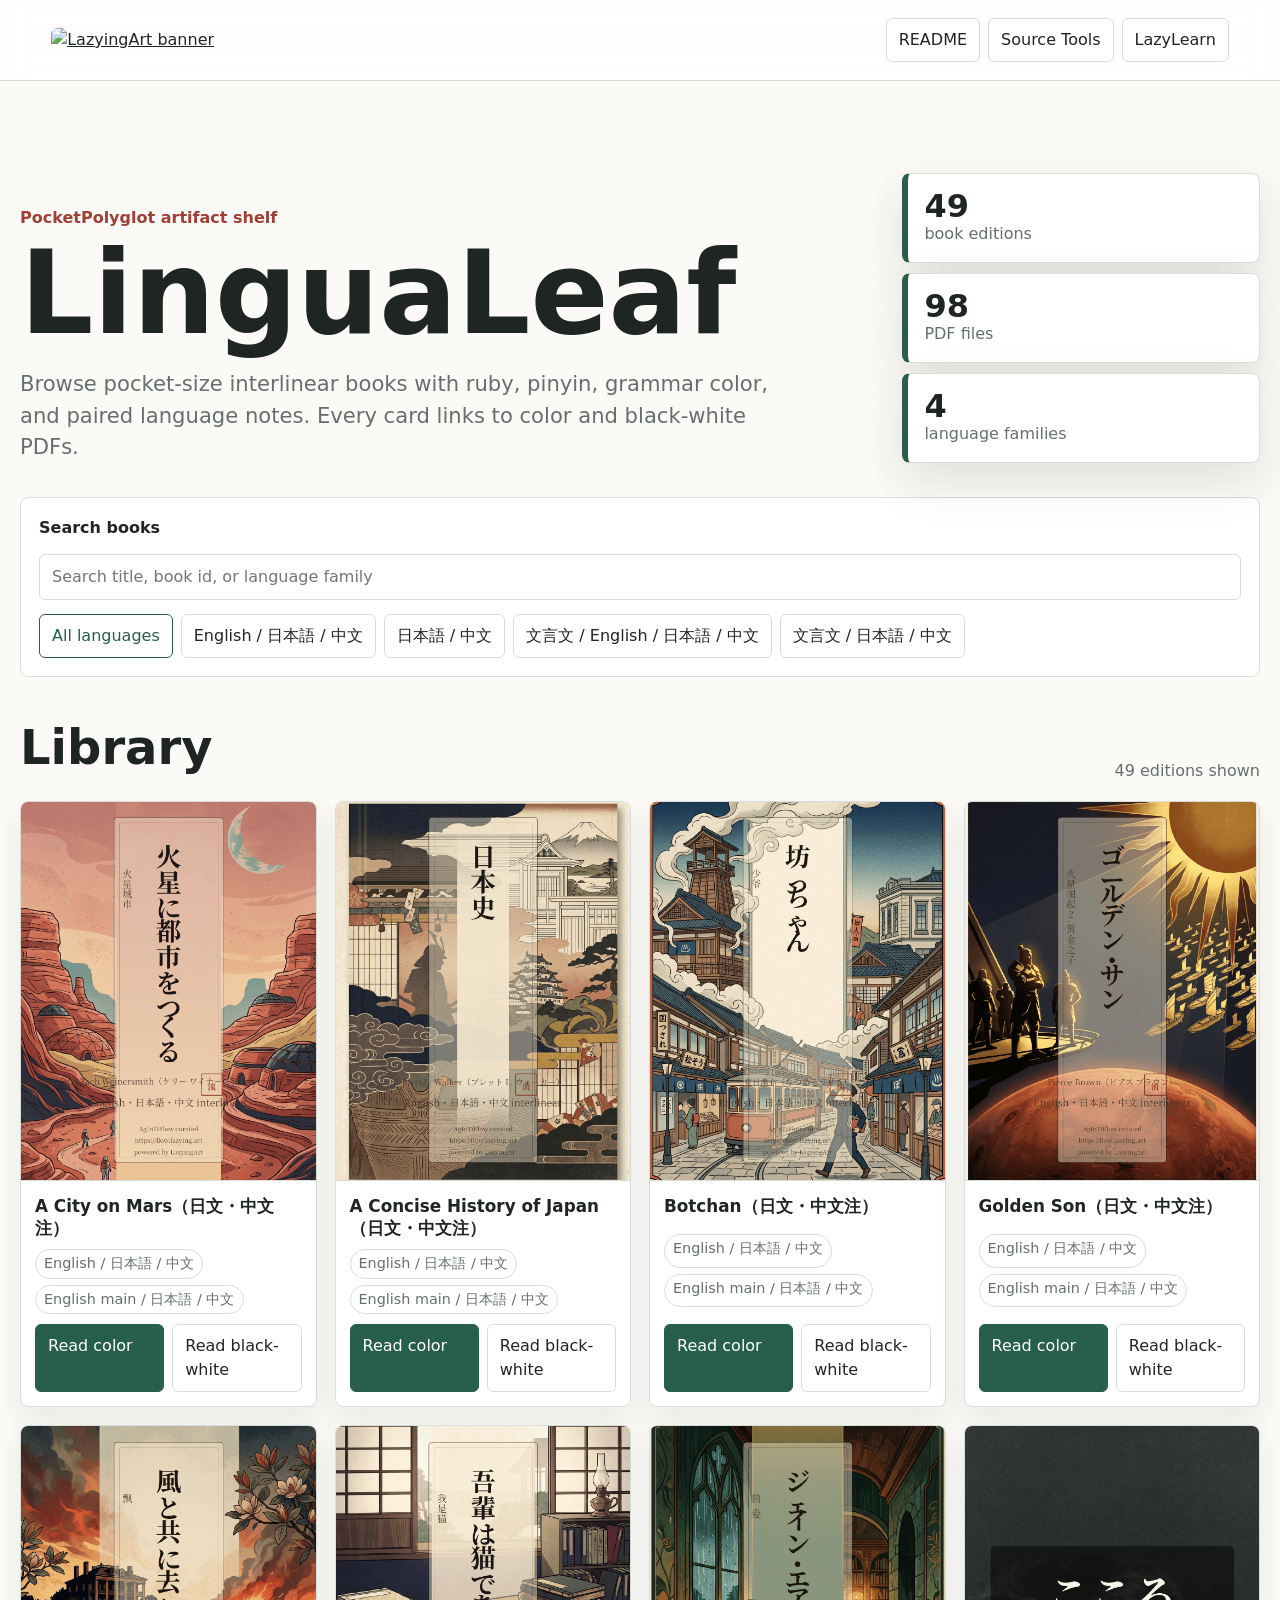
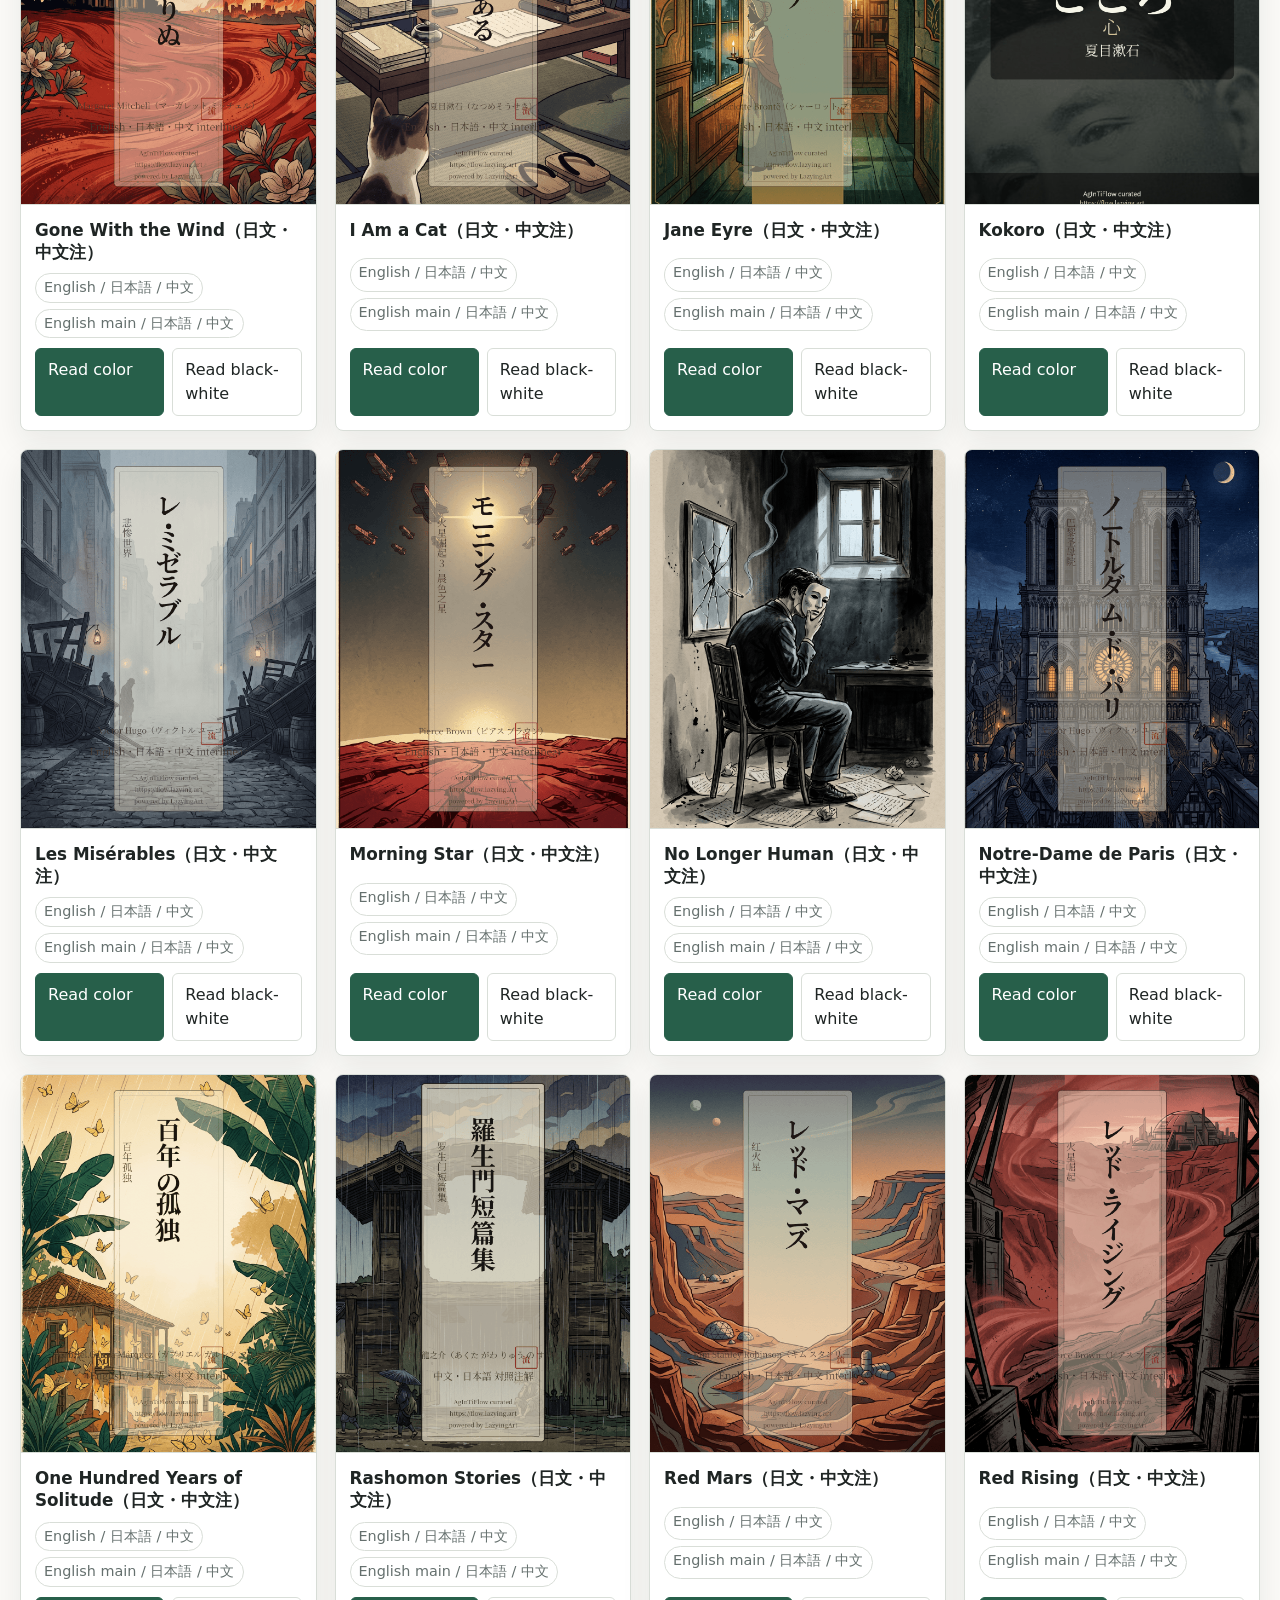
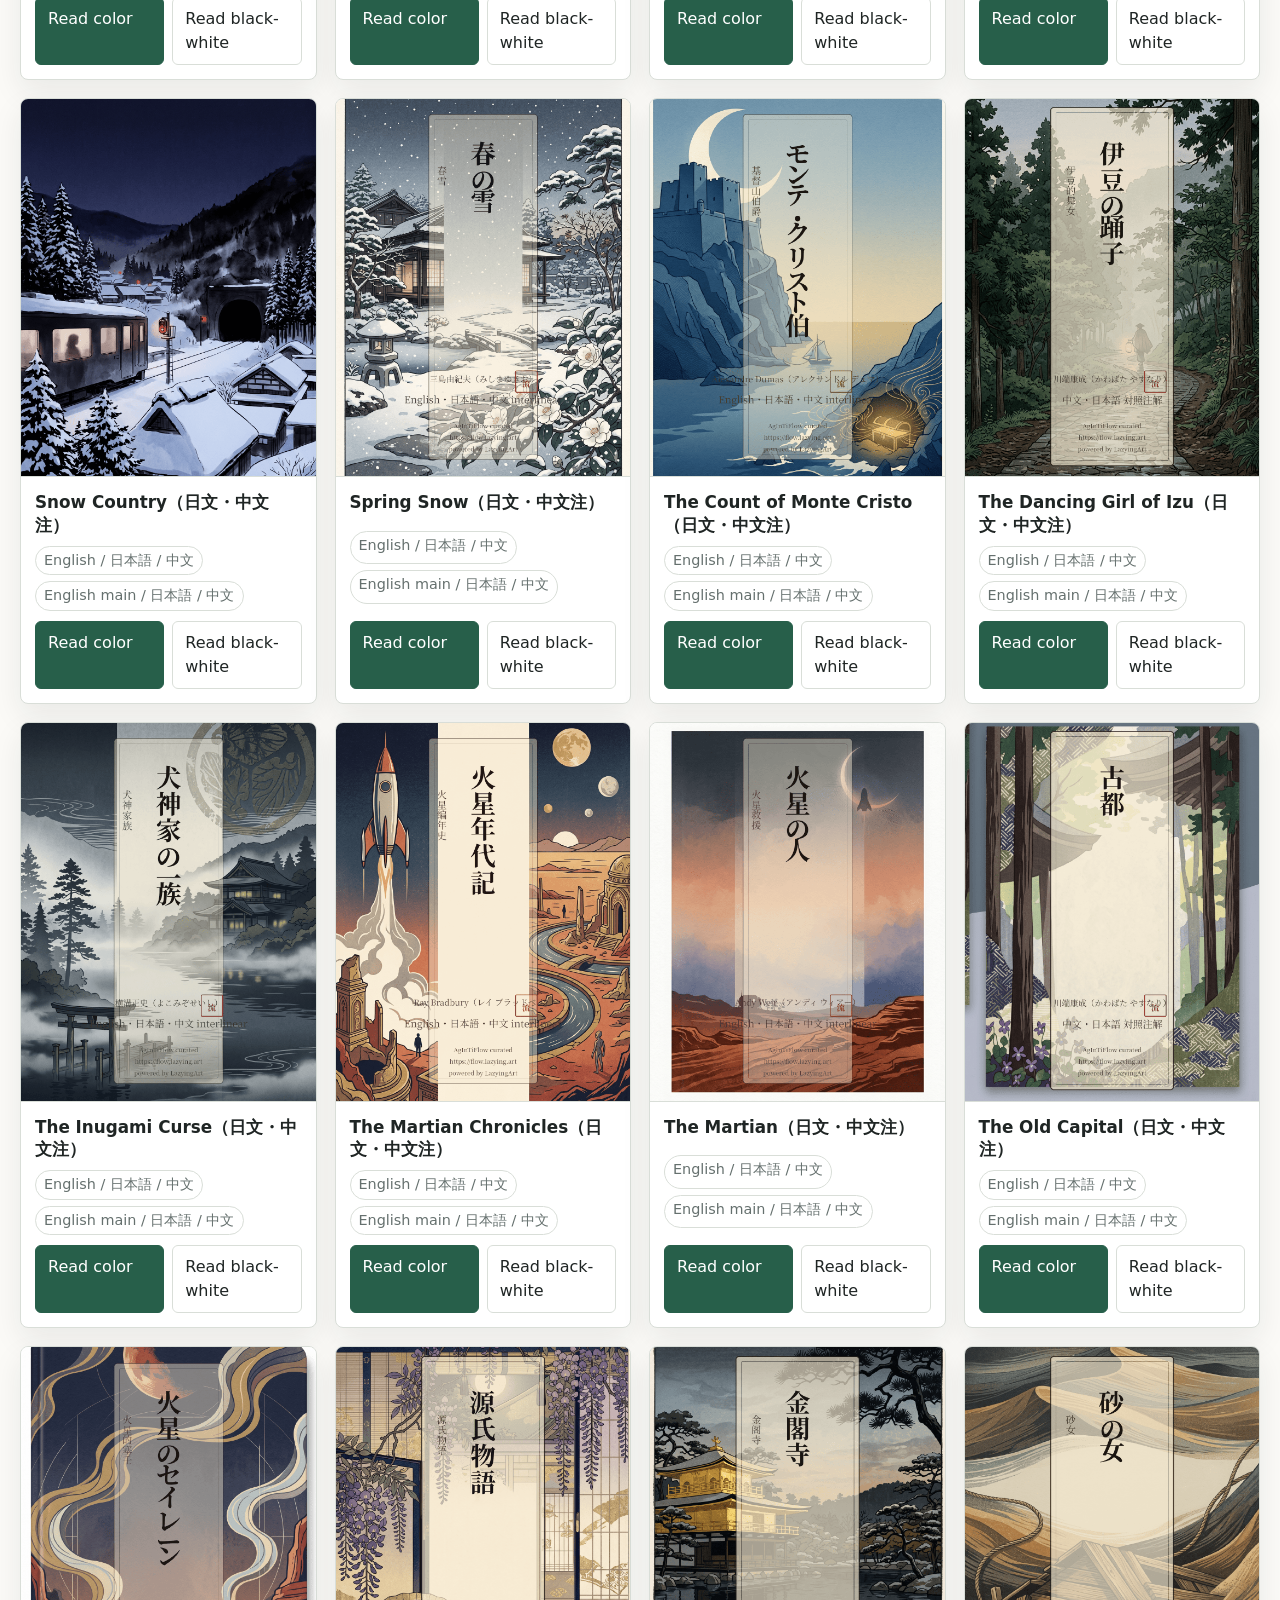
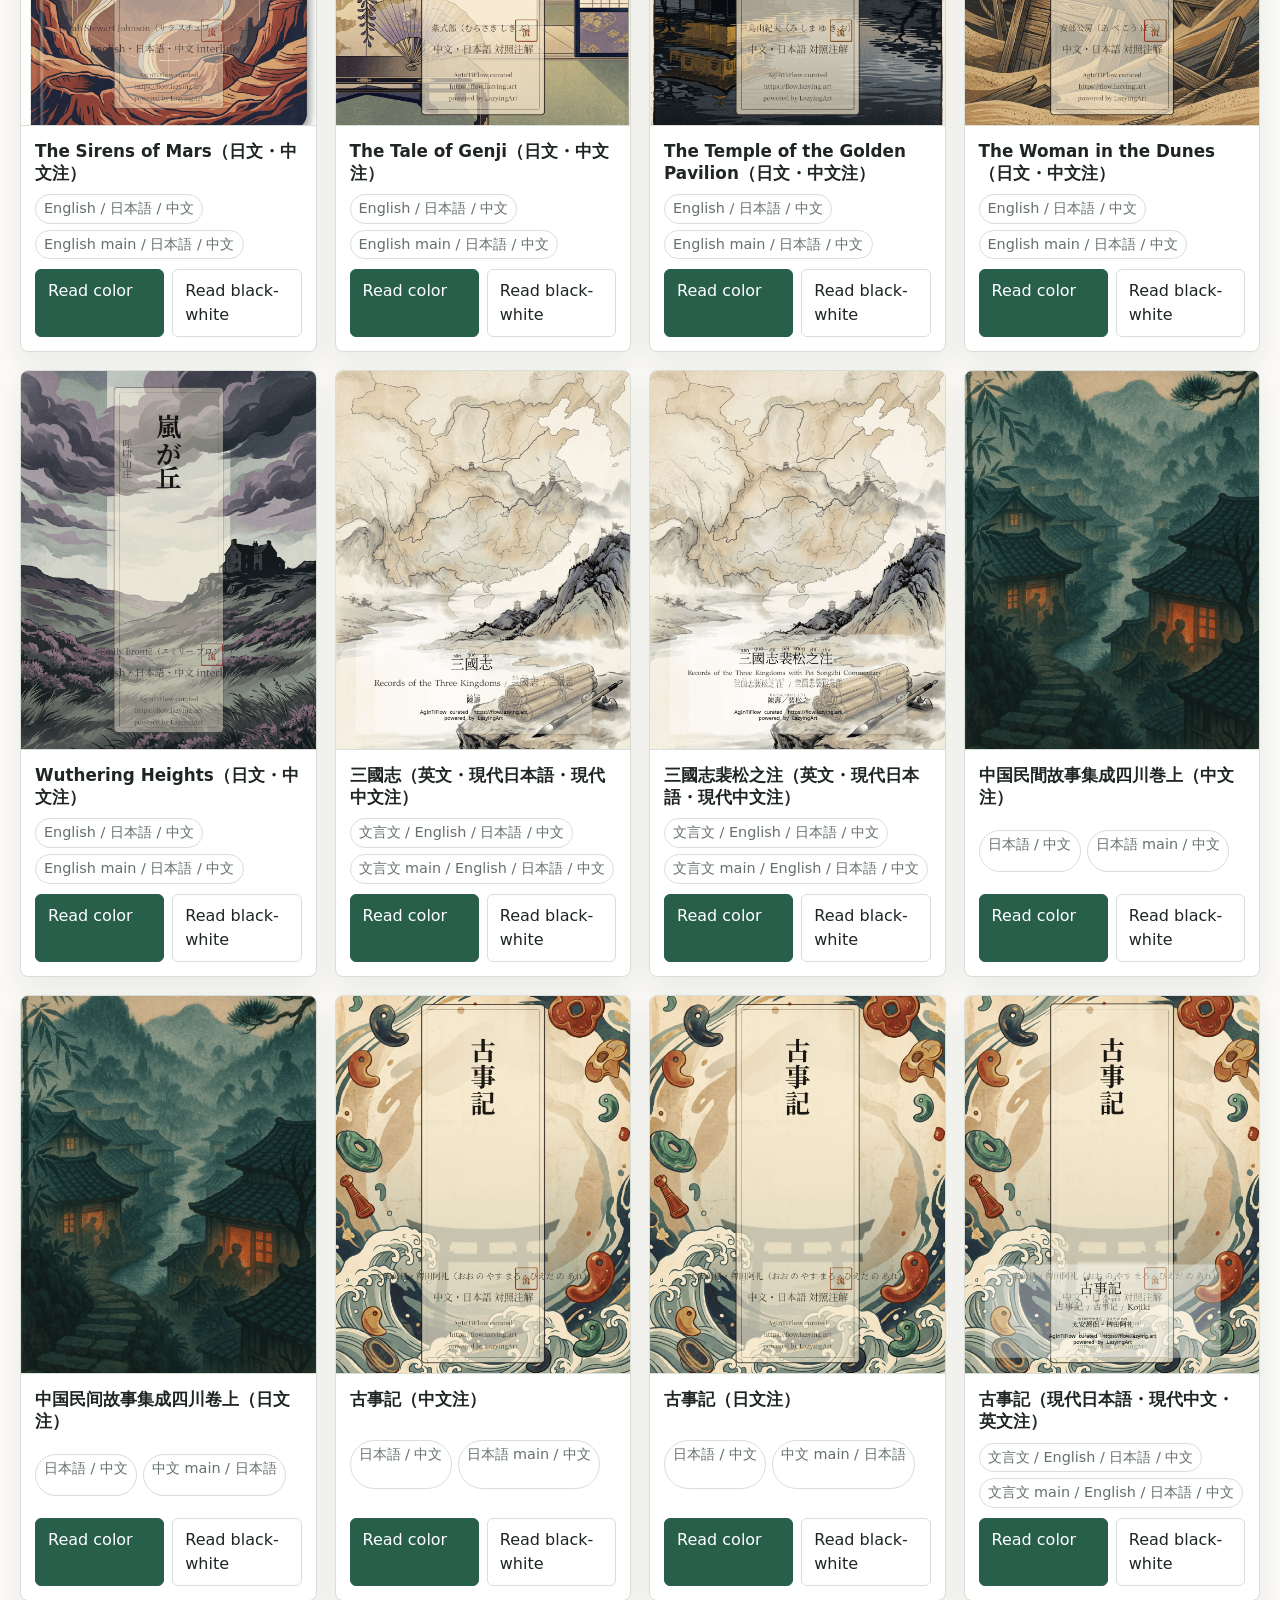
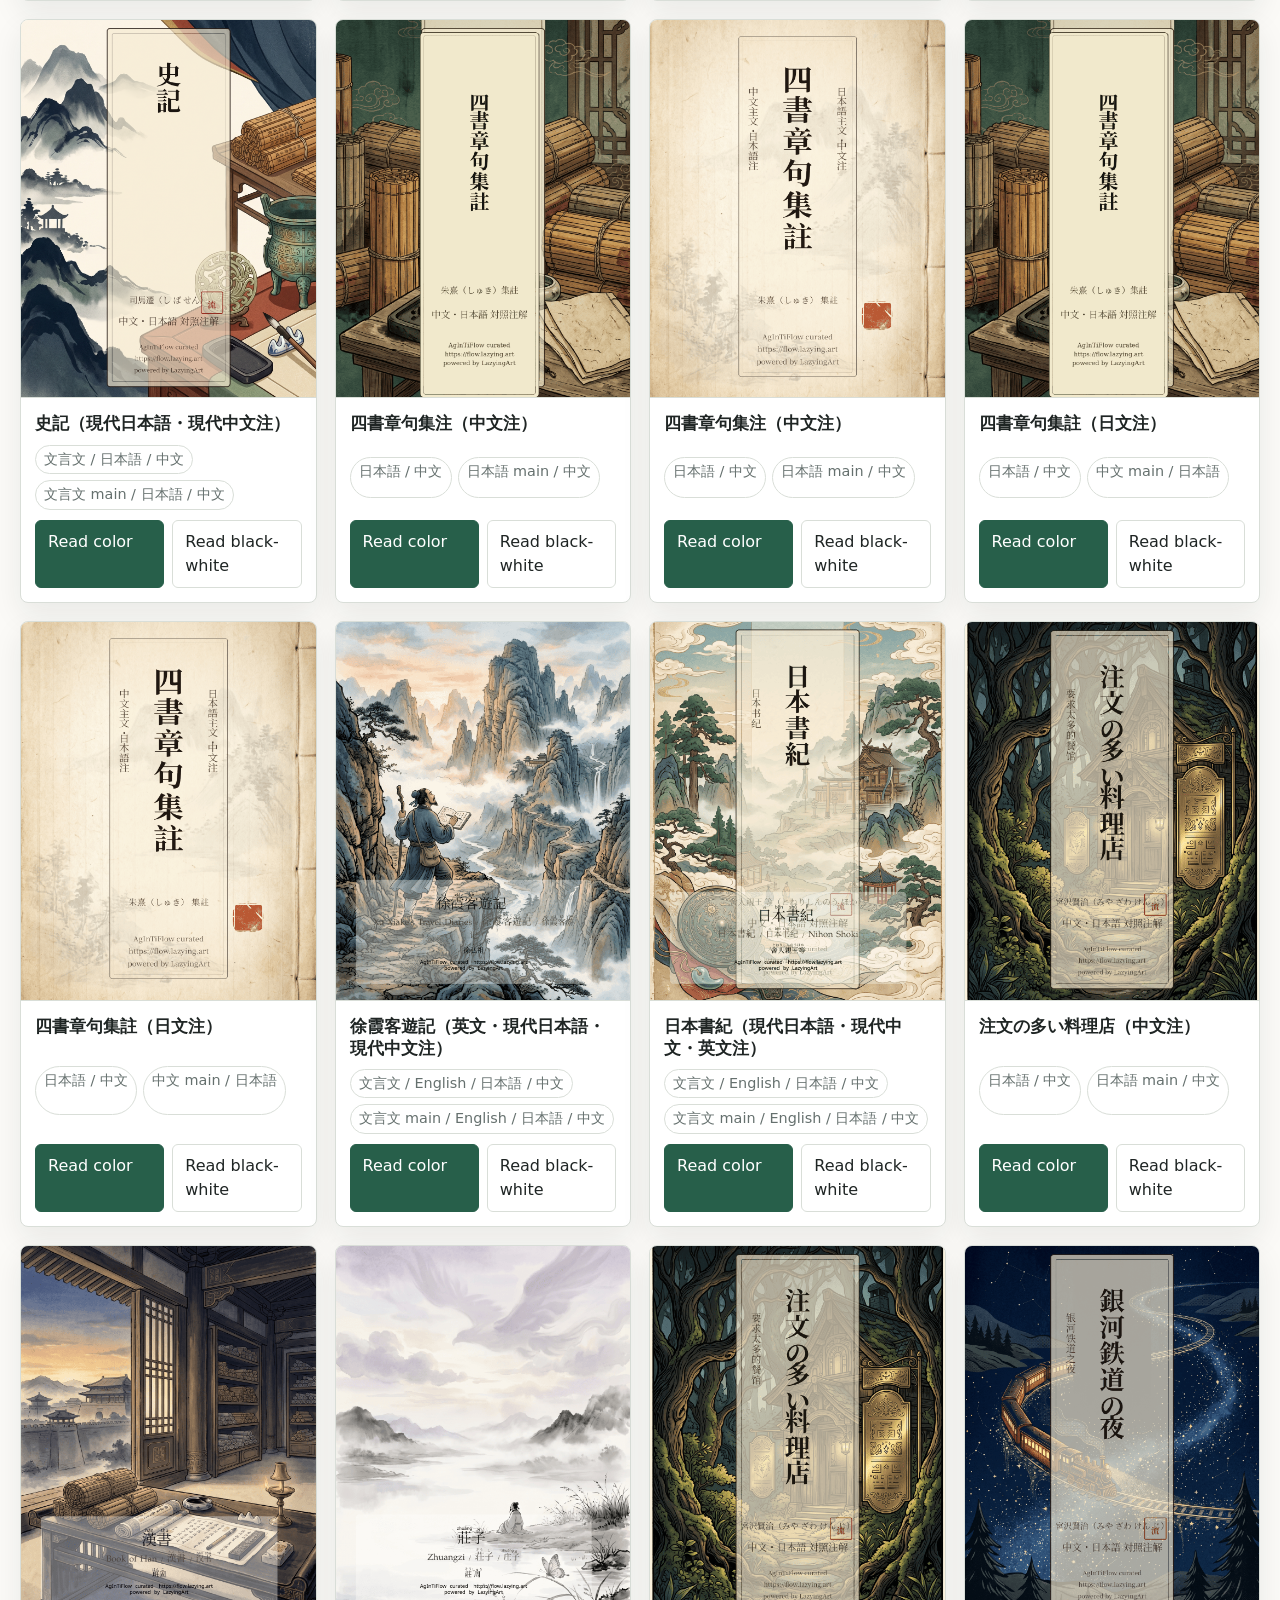
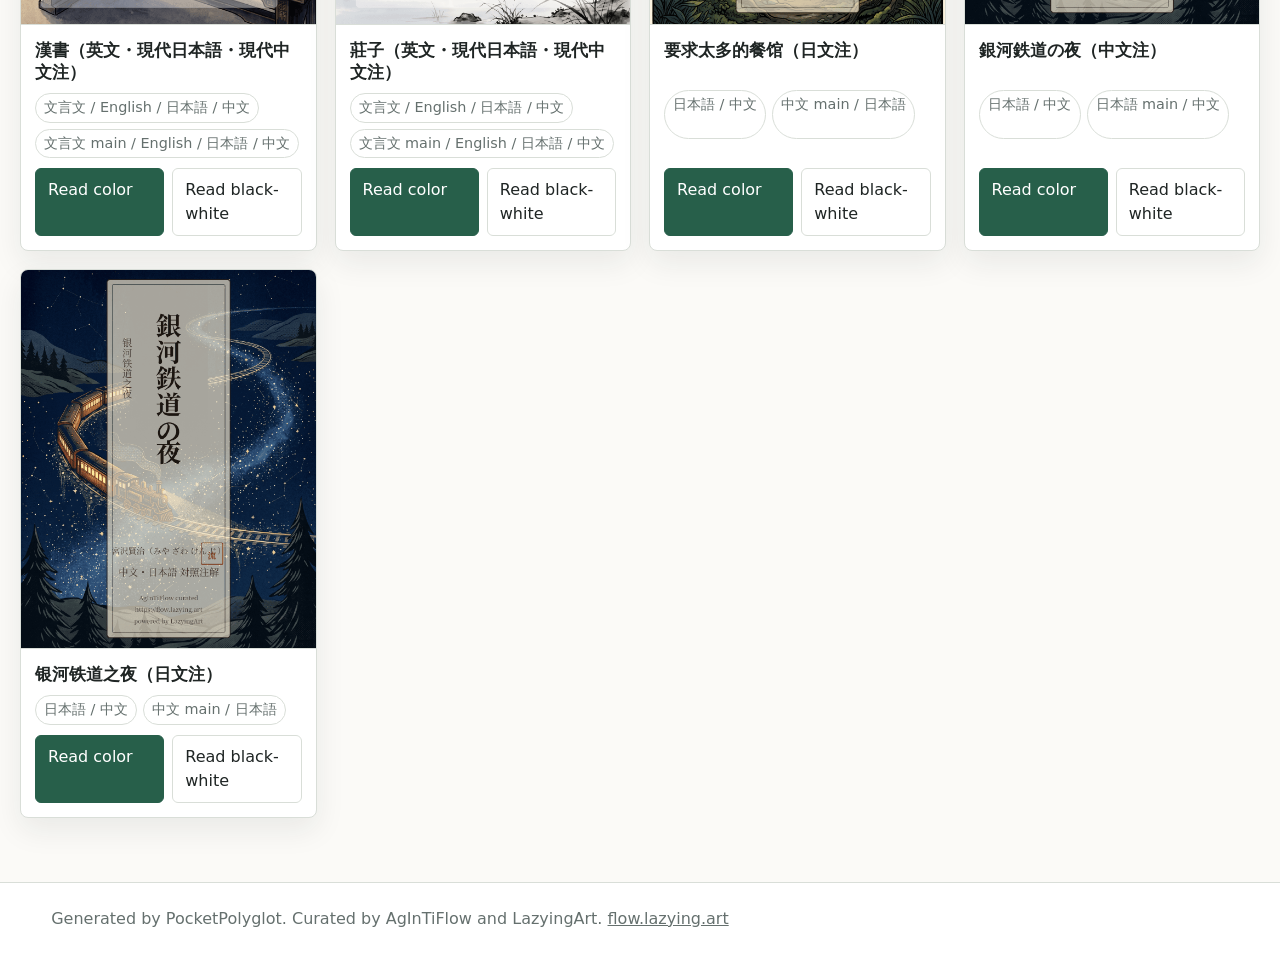
==== website/index.html @ 16d2a6ef "Add LinguaLeaf website" ====
<!doctype html>
<html lang="en">
  <head>
    <meta charset="utf-8">
    <meta name="viewport" content="width=device-width, initial-scale=1">
    <meta name="description" content="LinguaLeaf hosts PocketPolyglot multilingual pocket-book PDFs with previews, color editions, and black-white editions.">
    <title>LinguaLeaf | Multilingual Pocket Books</title>
    <link rel="stylesheet" href="styles.css">
  </head>
  <body>
    <header class="site-header">
      <a class="banner-link" href="https://github.com/lachlanchen/lachlanchen" aria-label="LazyingArt">
        <img src="https://github.com/lachlanchen/lachlanchen/raw/main/figs/banner.png" alt="LazyingArt banner">
      </a>
      <nav class="top-nav" aria-label="Main links">
        <a href="../README.md">README</a>
        <a href="https://github.com/lachlanchen/PocketPolyglot">Source Tools</a>
        <a href="https://learn.lazying.art">LazyLearn</a>
      </nav>
    </header>

    <main>
      <section class="hero">
        <div>
          <p class="eyebrow">PocketPolyglot artifact shelf</p>
          <h1>LinguaLeaf</h1>
          <p class="hero-copy">
            Browse pocket-size interlinear books with ruby, pinyin, grammar color,
            and paired language notes. Every card links to color and black-white PDFs.
          </p>
        </div>
        <div class="stats" aria-label="Catalog statistics">
          <div><strong id="book-count">--</strong><span>book editions</span></div>
          <div><strong id="pdf-count">--</strong><span>PDF files</span></div>
          <div><strong id="family-count">--</strong><span>language families</span></div>
        </div>
      </section>

      <section class="controls" aria-label="Catalog controls">
        <label class="search-label" for="search">Search books</label>
        <input id="search" type="search" placeholder="Search title, book id, or language family">
        <div class="filters" id="family-filters" aria-label="Language family filters"></div>
      </section>

      <section class="catalog-section">
        <div class="section-heading">
          <h2>Library</h2>
          <p id="result-count">Loading catalog...</p>
        </div>
        <div class="book-grid" id="book-grid"></div>
      </section>
    </main>

    <footer>
      <p>
        Generated by PocketPolyglot. Curated by AgInTiFlow and LazyingArt.
        <a href="https://flow.lazying.art">flow.lazying.art</a>
      </p>
    </footer>

    <script src="app.js"></script>
  </body>
</html>
---- website/styles.css ----
:root {
  color-scheme: light;
  --paper: #fbfaf7;
  --surface: #ffffff;
  --ink: #1f2524;
  --muted: #65706e;
  --line: #d9ded8;
  --green: #275f4a;
  --red: #9f3f36;
  --blue: #315c91;
  --gold: #a87628;
  --shadow: 0 18px 48px rgba(31, 37, 36, 0.12);
}

* {
  box-sizing: border-box;
}

body {
  margin: 0;
  background: var(--paper);
  color: var(--ink);
  font-family: Inter, ui-sans-serif, system-ui, -apple-system, BlinkMacSystemFont, "Segoe UI", sans-serif;
  line-height: 1.5;
}

a {
  color: inherit;
}

.site-header {
  display: flex;
  align-items: center;
  justify-content: space-between;
  gap: 20px;
  padding: 18px clamp(18px, 4vw, 56px);
  border-bottom: 1px solid var(--line);
  background: rgba(255, 255, 255, 0.82);
  position: sticky;
  top: 0;
  z-index: 5;
  backdrop-filter: blur(14px);
}

.banner-link img {
  display: block;
  width: min(320px, 48vw);
  height: auto;
  border-radius: 6px;
}

.top-nav {
  display: flex;
  gap: 8px;
  flex-wrap: wrap;
  justify-content: flex-end;
}

.top-nav a,
.book-actions a,
.reader-actions a,
.reader-actions button,
.back-link,
.filter-button {
  border: 1px solid var(--line);
  border-radius: 6px;
  background: var(--surface);
  color: var(--ink);
  padding: 9px 12px;
  text-decoration: none;
  font: inherit;
  cursor: pointer;
}

.top-nav a:hover,
.book-actions a:hover,
.reader-actions a:hover,
.reader-actions button:hover,
.back-link:hover,
.filter-button:hover,
.filter-button.active {
  border-color: var(--green);
  color: var(--green);
}

main {
  width: min(1240px, calc(100% - 32px));
  margin: 0 auto;
}

.hero {
  display: grid;
  grid-template-columns: minmax(0, 1.4fr) minmax(280px, 0.6fr);
  gap: clamp(20px, 4vw, 48px);
  padding: clamp(42px, 8vw, 92px) 0 34px;
  align-items: end;
}

.eyebrow {
  margin: 0 0 10px;
  color: var(--red);
  font-weight: 700;
}

h1 {
  margin: 0;
  font-size: clamp(3rem, 9vw, 7.2rem);
  line-height: 0.92;
  font-weight: 760;
}

.hero-copy {
  width: min(760px, 100%);
  margin: 22px 0 0;
  color: var(--muted);
  font-size: clamp(1.03rem, 2vw, 1.32rem);
}

.stats {
  display: grid;
  gap: 10px;
}

.stats div {
  background: var(--surface);
  border: 1px solid var(--line);
  border-left: 6px solid var(--green);
  border-radius: 8px;
  padding: 16px;
  box-shadow: var(--shadow);
}

.stats strong {
  display: block;
  font-size: 2rem;
  line-height: 1;
}

.stats span {
  color: var(--muted);
}

.controls {
  display: grid;
  gap: 14px;
  padding: 18px;
  background: var(--surface);
  border: 1px solid var(--line);
  border-radius: 8px;
}

.search-label {
  font-weight: 700;
}

#search {
  width: 100%;
  min-height: 46px;
  border: 1px solid var(--line);
  border-radius: 6px;
  padding: 10px 12px;
  font: inherit;
}

.filters {
  display: flex;
  flex-wrap: wrap;
  gap: 8px;
}

.catalog-section {
  padding: 34px 0 64px;
}

.section-heading {
  display: flex;
  justify-content: space-between;
  gap: 16px;
  align-items: end;
  margin-bottom: 18px;
}

h2 {
  margin: 0;
  font-size: clamp(1.8rem, 4vw, 3rem);
}

.section-heading p {
  margin: 0;
  color: var(--muted);
}

.book-grid {
  display: grid;
  grid-template-columns: repeat(auto-fill, minmax(260px, 1fr));
  gap: 18px;
}

.book-card {
  display: flex;
  flex-direction: column;
  min-height: 100%;
  background: var(--surface);
  border: 1px solid var(--line);
  border-radius: 8px;
  overflow: hidden;
  box-shadow: 0 12px 30px rgba(31, 37, 36, 0.08);
}

.book-card img {
  width: 100%;
  aspect-ratio: 7 / 9;
  object-fit: cover;
  background: #eef1ed;
  border-bottom: 1px solid var(--line);
}

.book-card-body {
  display: grid;
  gap: 10px;
  padding: 14px;
  flex: 1;
}

.book-card h3 {
  margin: 0;
  font-size: 1.05rem;
  line-height: 1.32;
  overflow-wrap: anywhere;
}

.book-meta {
  display: flex;
  flex-wrap: wrap;
  gap: 6px;
  color: var(--muted);
  font-size: 0.9rem;
}

.book-meta span {
  border: 1px solid var(--line);
  border-radius: 999px;
  padding: 3px 8px;
}

.book-actions {
  display: grid;
  grid-template-columns: 1fr 1fr;
  gap: 8px;
  margin-top: auto;
}

.book-actions a:first-child {
  background: var(--green);
  border-color: var(--green);
  color: white;
}

footer {
  border-top: 1px solid var(--line);
  padding: 24px clamp(18px, 4vw, 56px);
  color: var(--muted);
  background: var(--surface);
}

footer p {
  margin: 0;
}

.reader-body {
  background: #edeff0;
}

.reader-toolbar {
  display: grid;
  grid-template-columns: auto minmax(0, 1fr) auto;
  align-items: center;
  gap: 12px;
  padding: 10px 14px;
  background: var(--surface);
  border-bottom: 1px solid var(--line);
  position: sticky;
  top: 0;
  z-index: 10;
}

.reader-title {
  min-width: 0;
}

.reader-title strong,
.reader-title span {
  display: block;
  overflow: hidden;
  text-overflow: ellipsis;
  white-space: nowrap;
}

.reader-title span {
  color: var(--muted);
  font-size: 0.9rem;
}

.reader-actions {
  display: flex;
  gap: 8px;
}

.reader-main {
  display: grid;
  justify-items: center;
  width: 100%;
  padding: 18px;
}

#pdf-canvas {
  max-width: 100%;
  height: auto;
  background: white;
  box-shadow: var(--shadow);
}

.reader-error {
  max-width: 720px;
  padding: 18px;
  background: #fff3f1;
  border: 1px solid #e6b8b2;
  border-radius: 8px;
  color: #7d2c25;
}

@media (max-width: 760px) {
  .site-header,
  .section-heading,
  .reader-toolbar {
    align-items: stretch;
    grid-template-columns: 1fr;
    flex-direction: column;
  }

  .hero {
    grid-template-columns: 1fr;
  }

  .top-nav,
  .reader-actions {
    justify-content: stretch;
  }

  .top-nav a,
  .reader-actions a,
  .reader-actions button {
    flex: 1;
    text-align: center;
  }
}
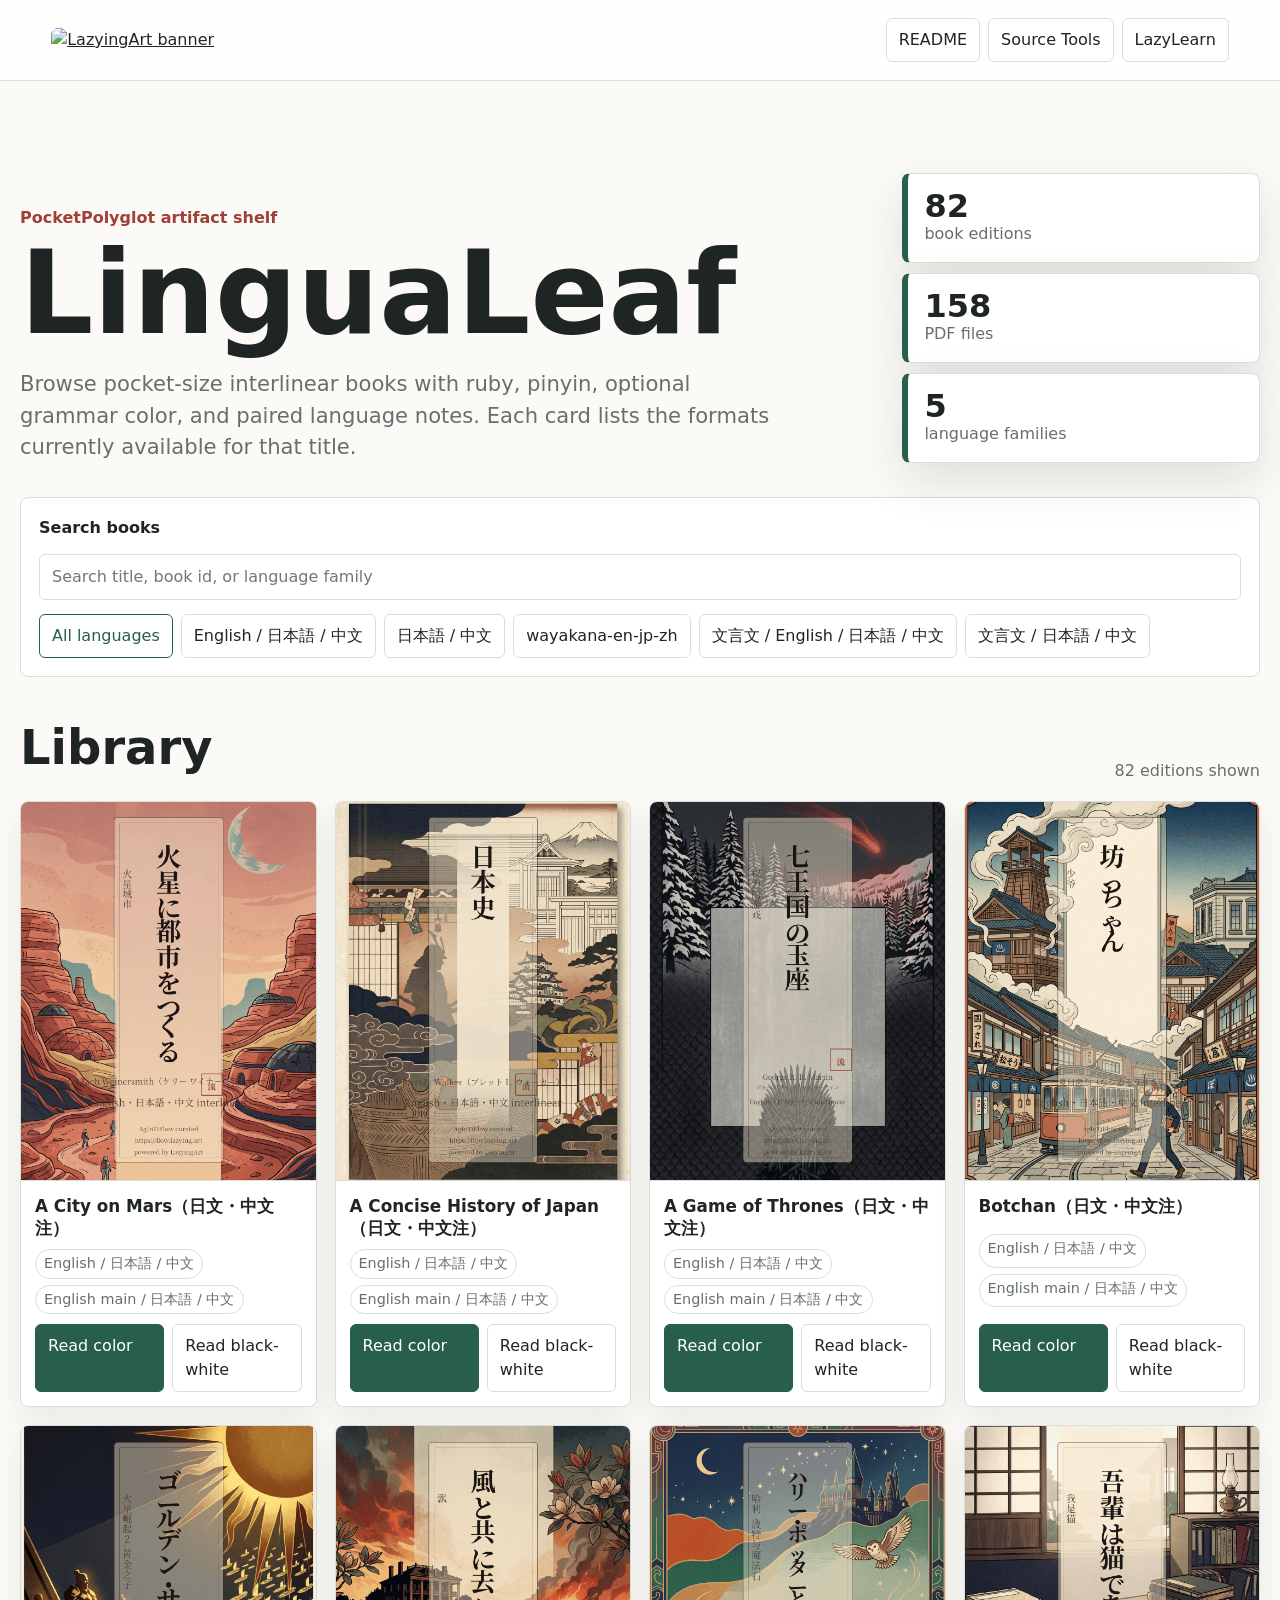
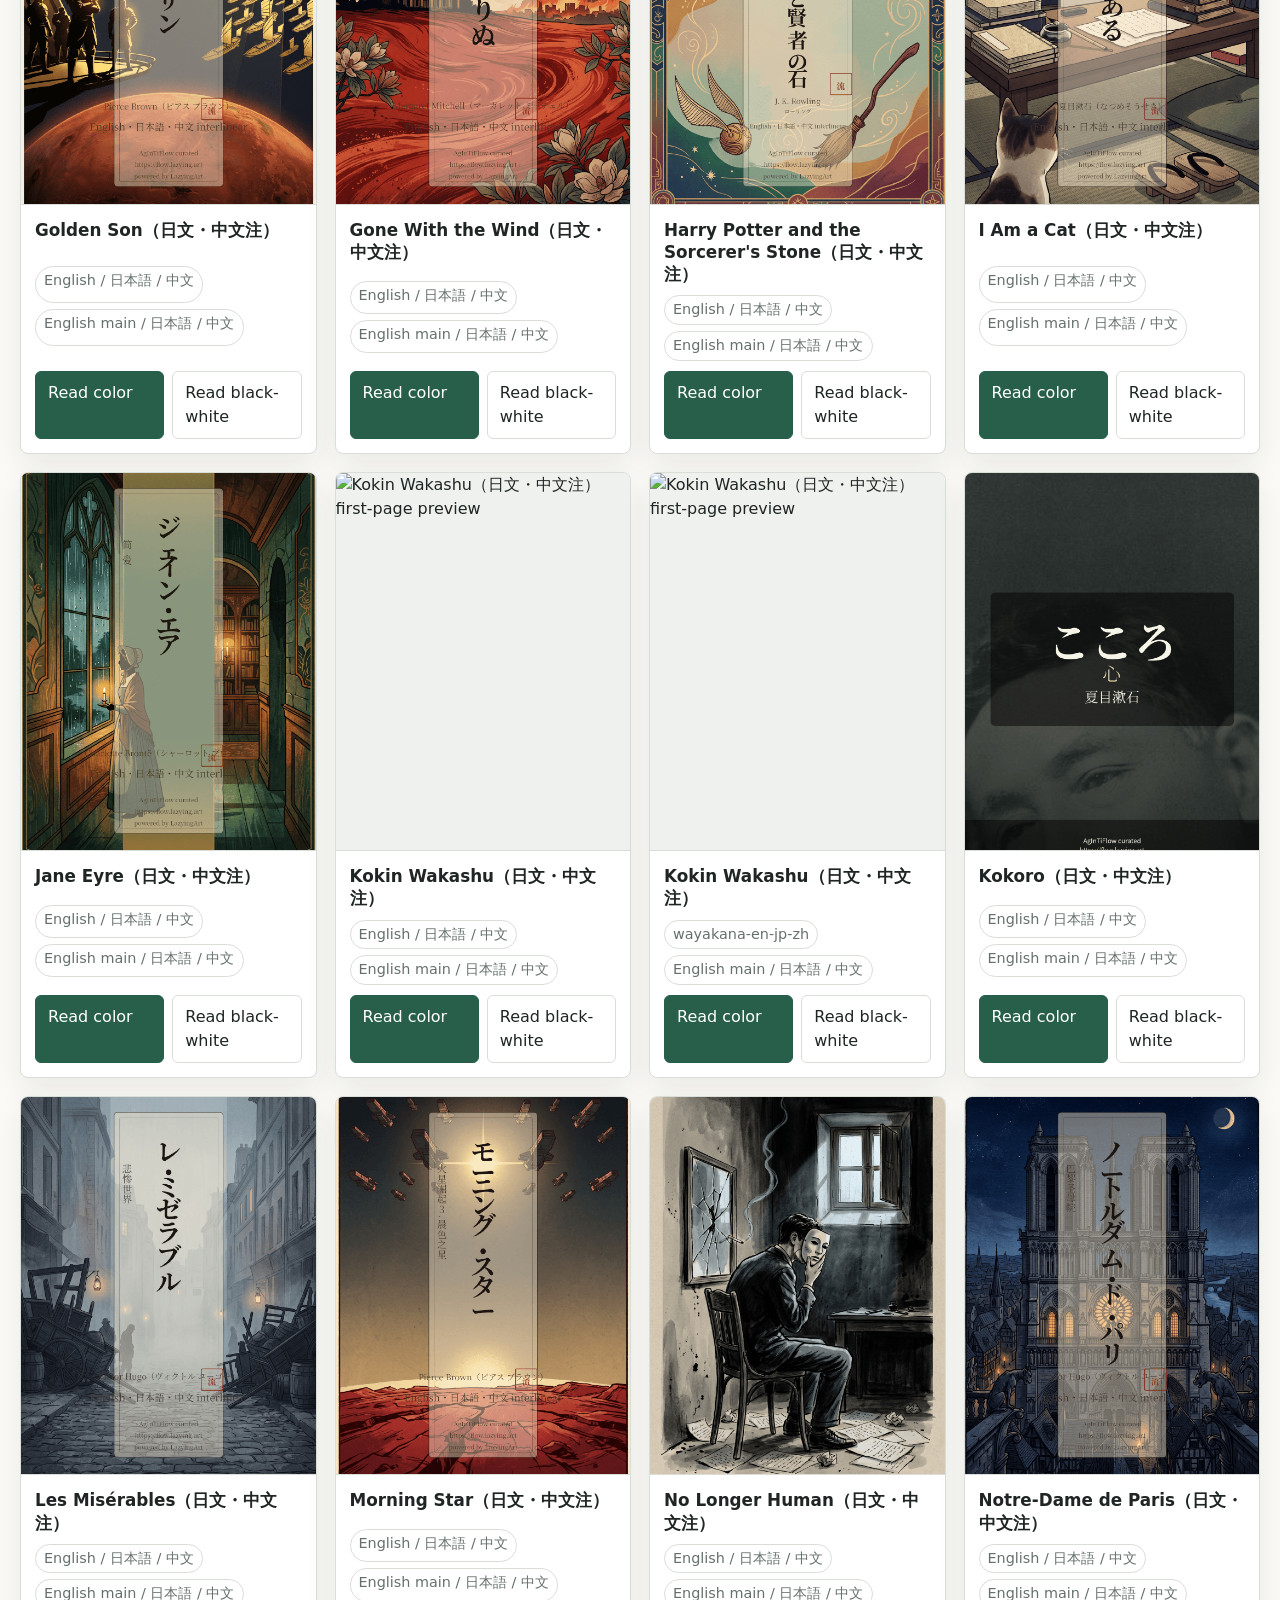
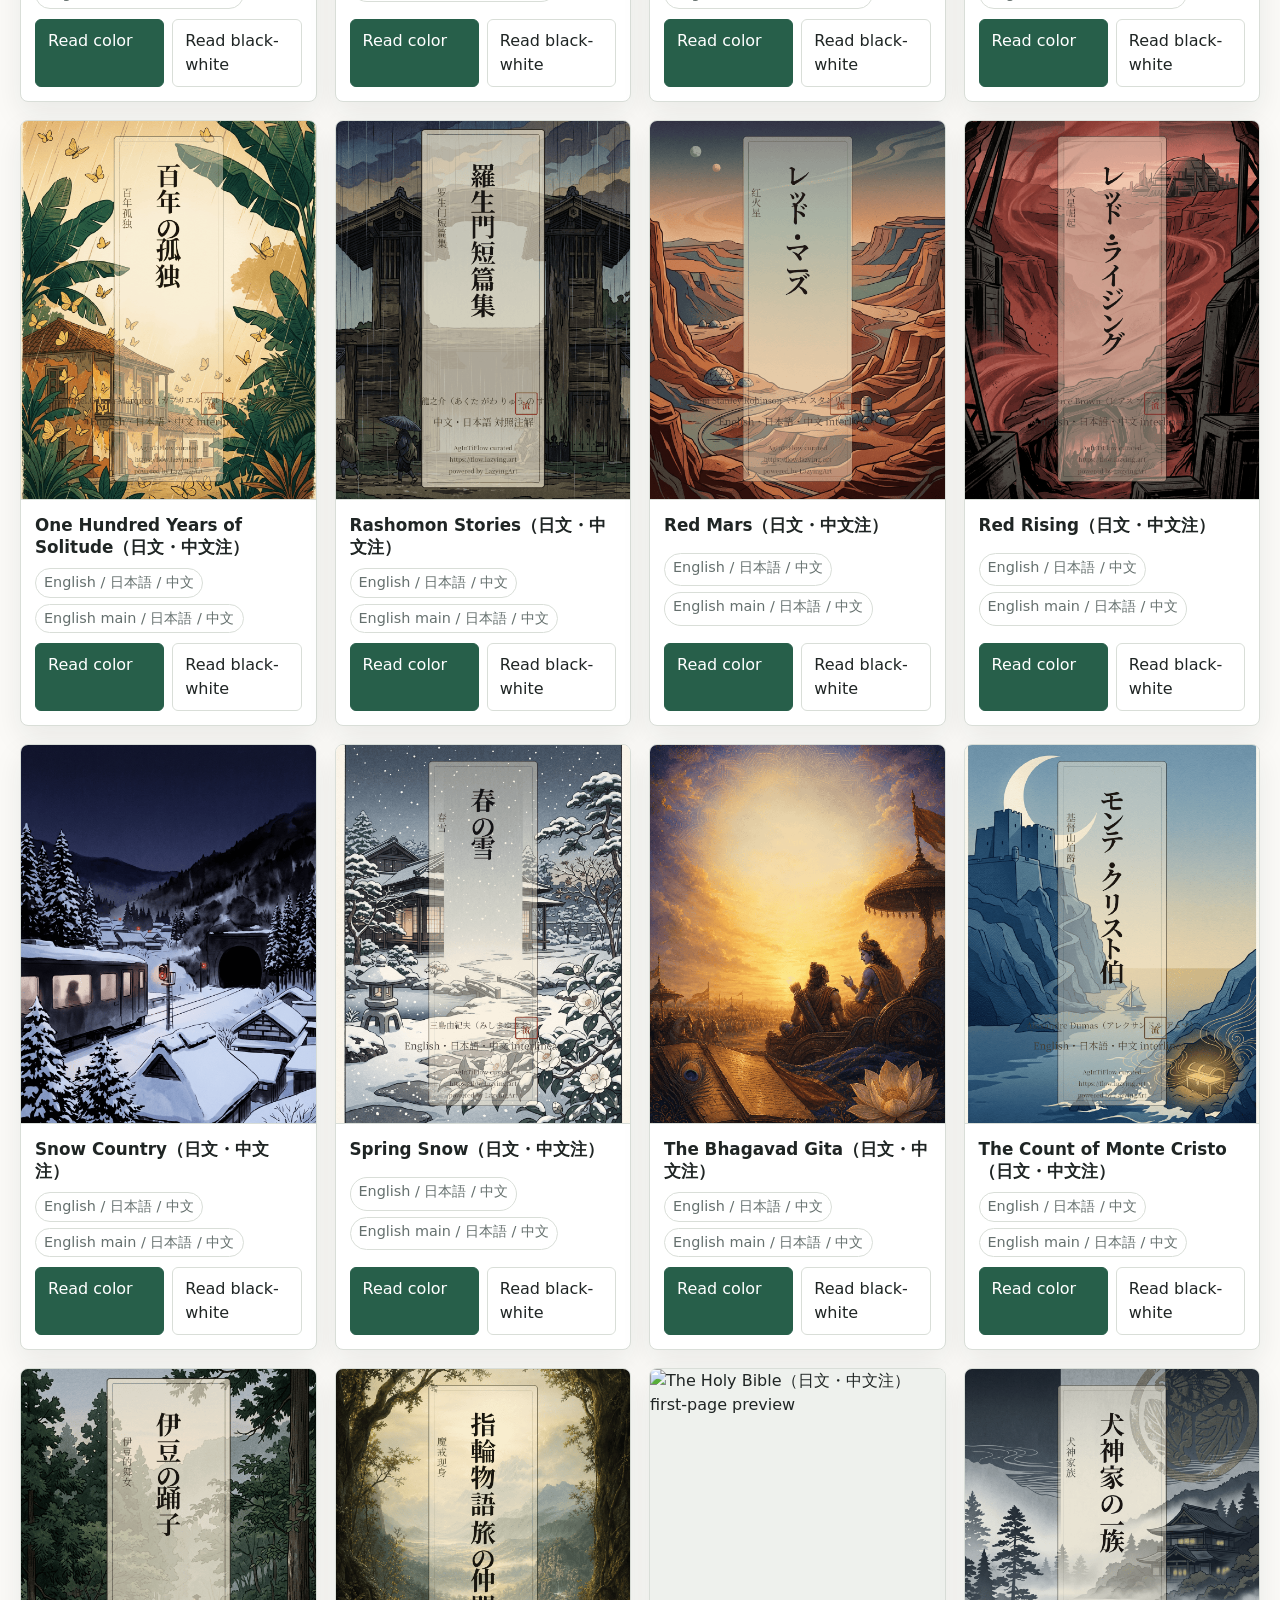
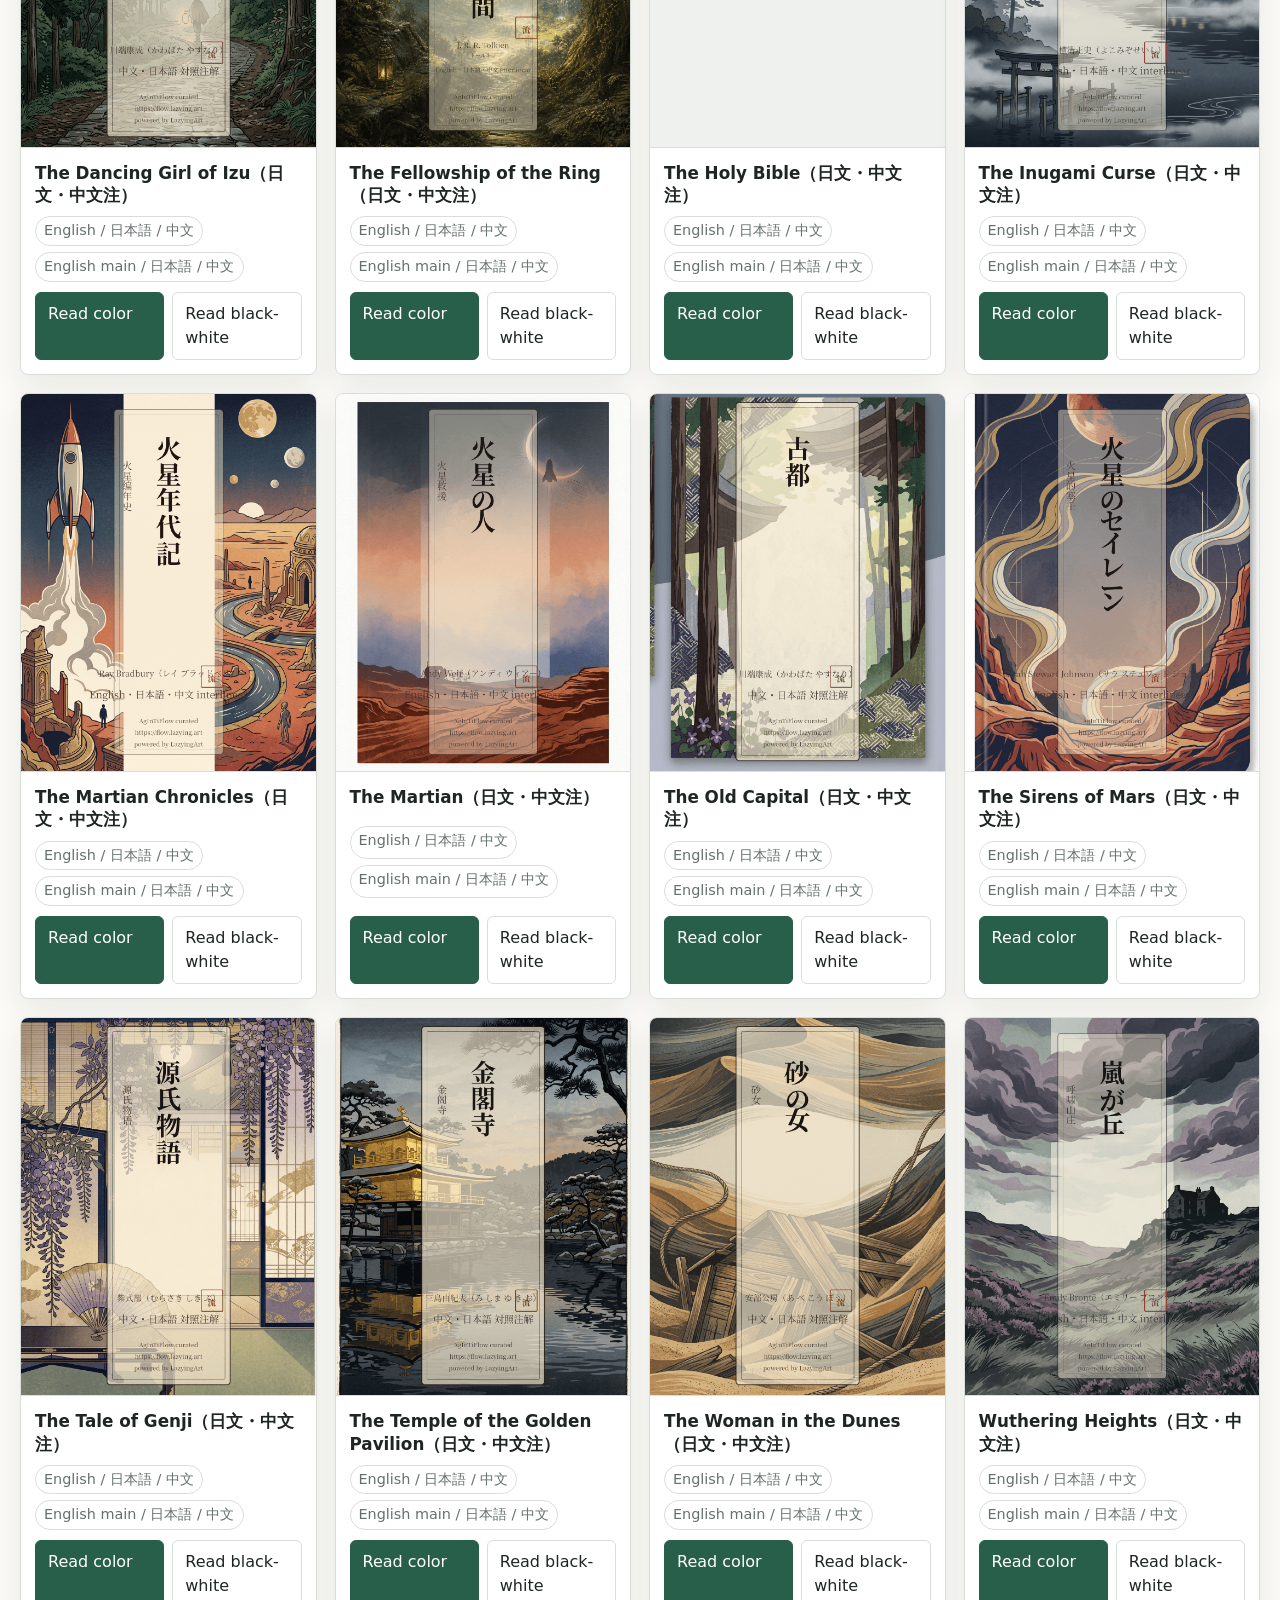
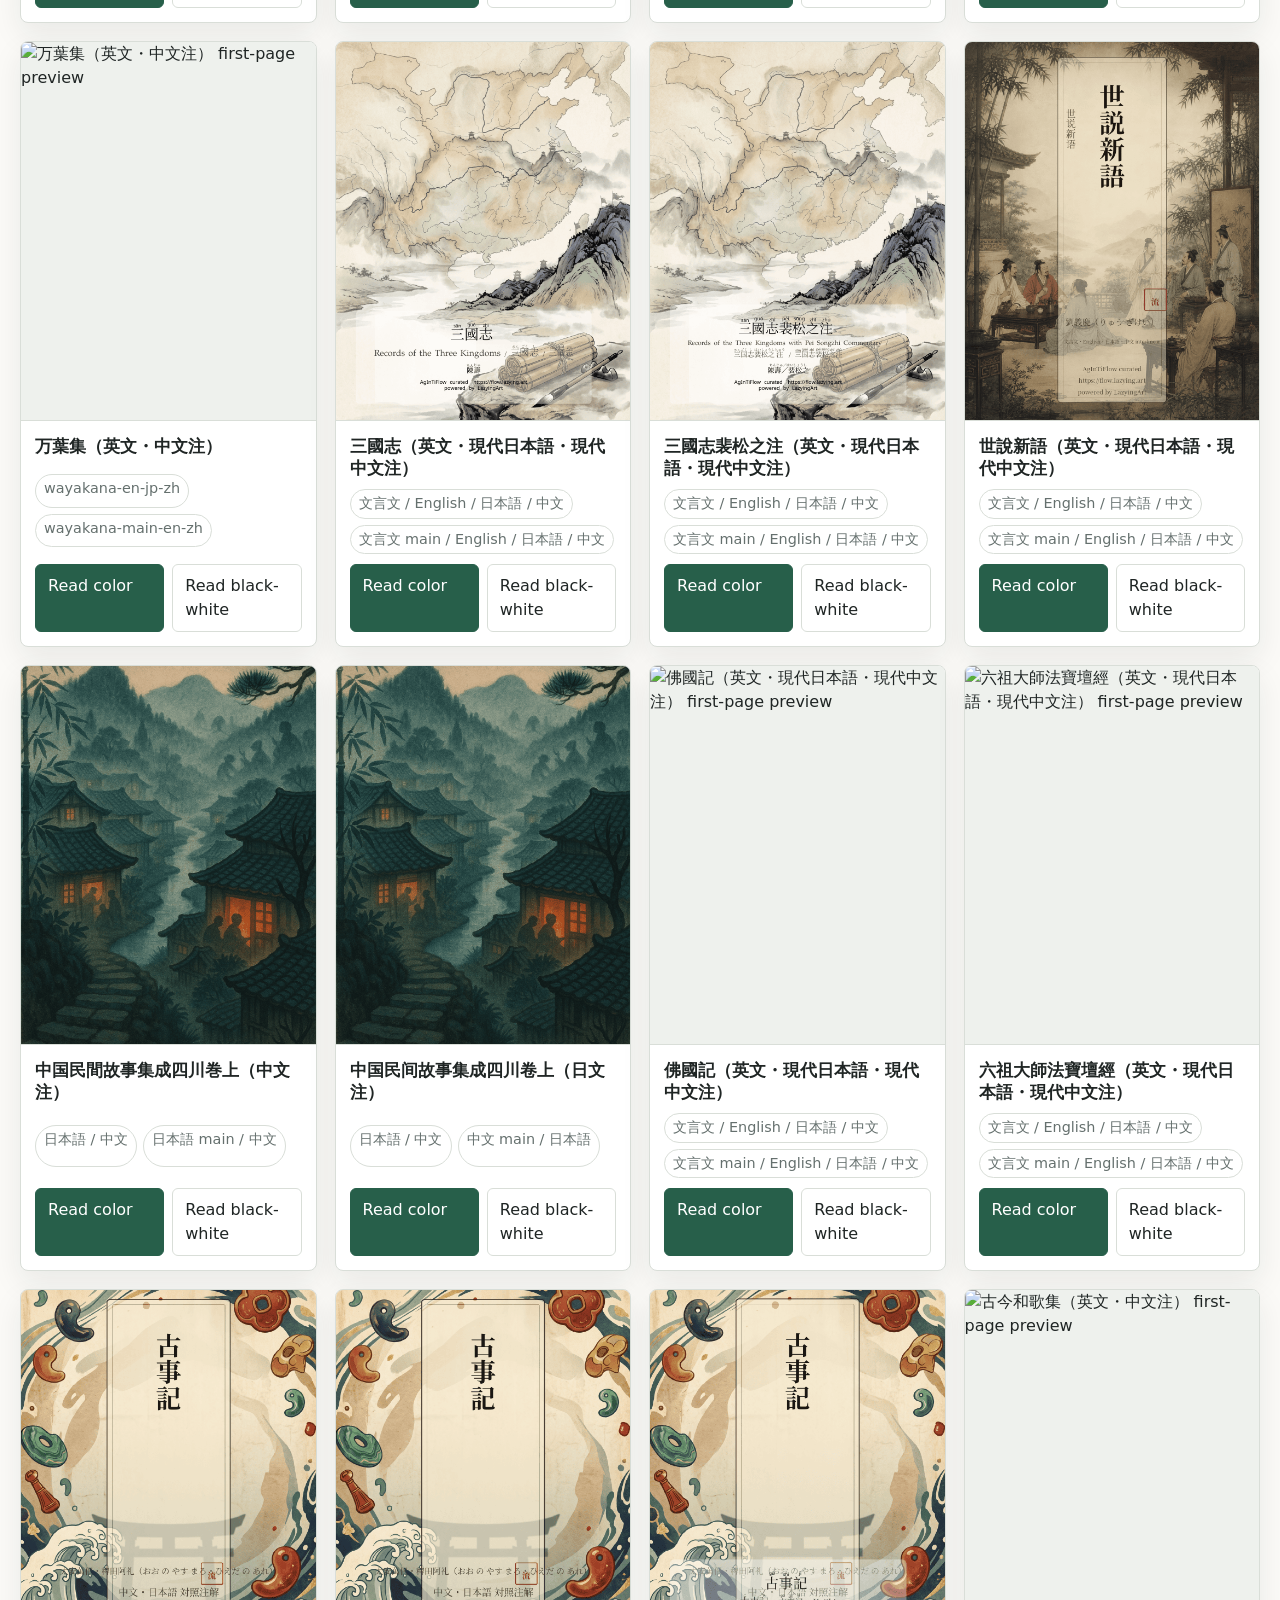
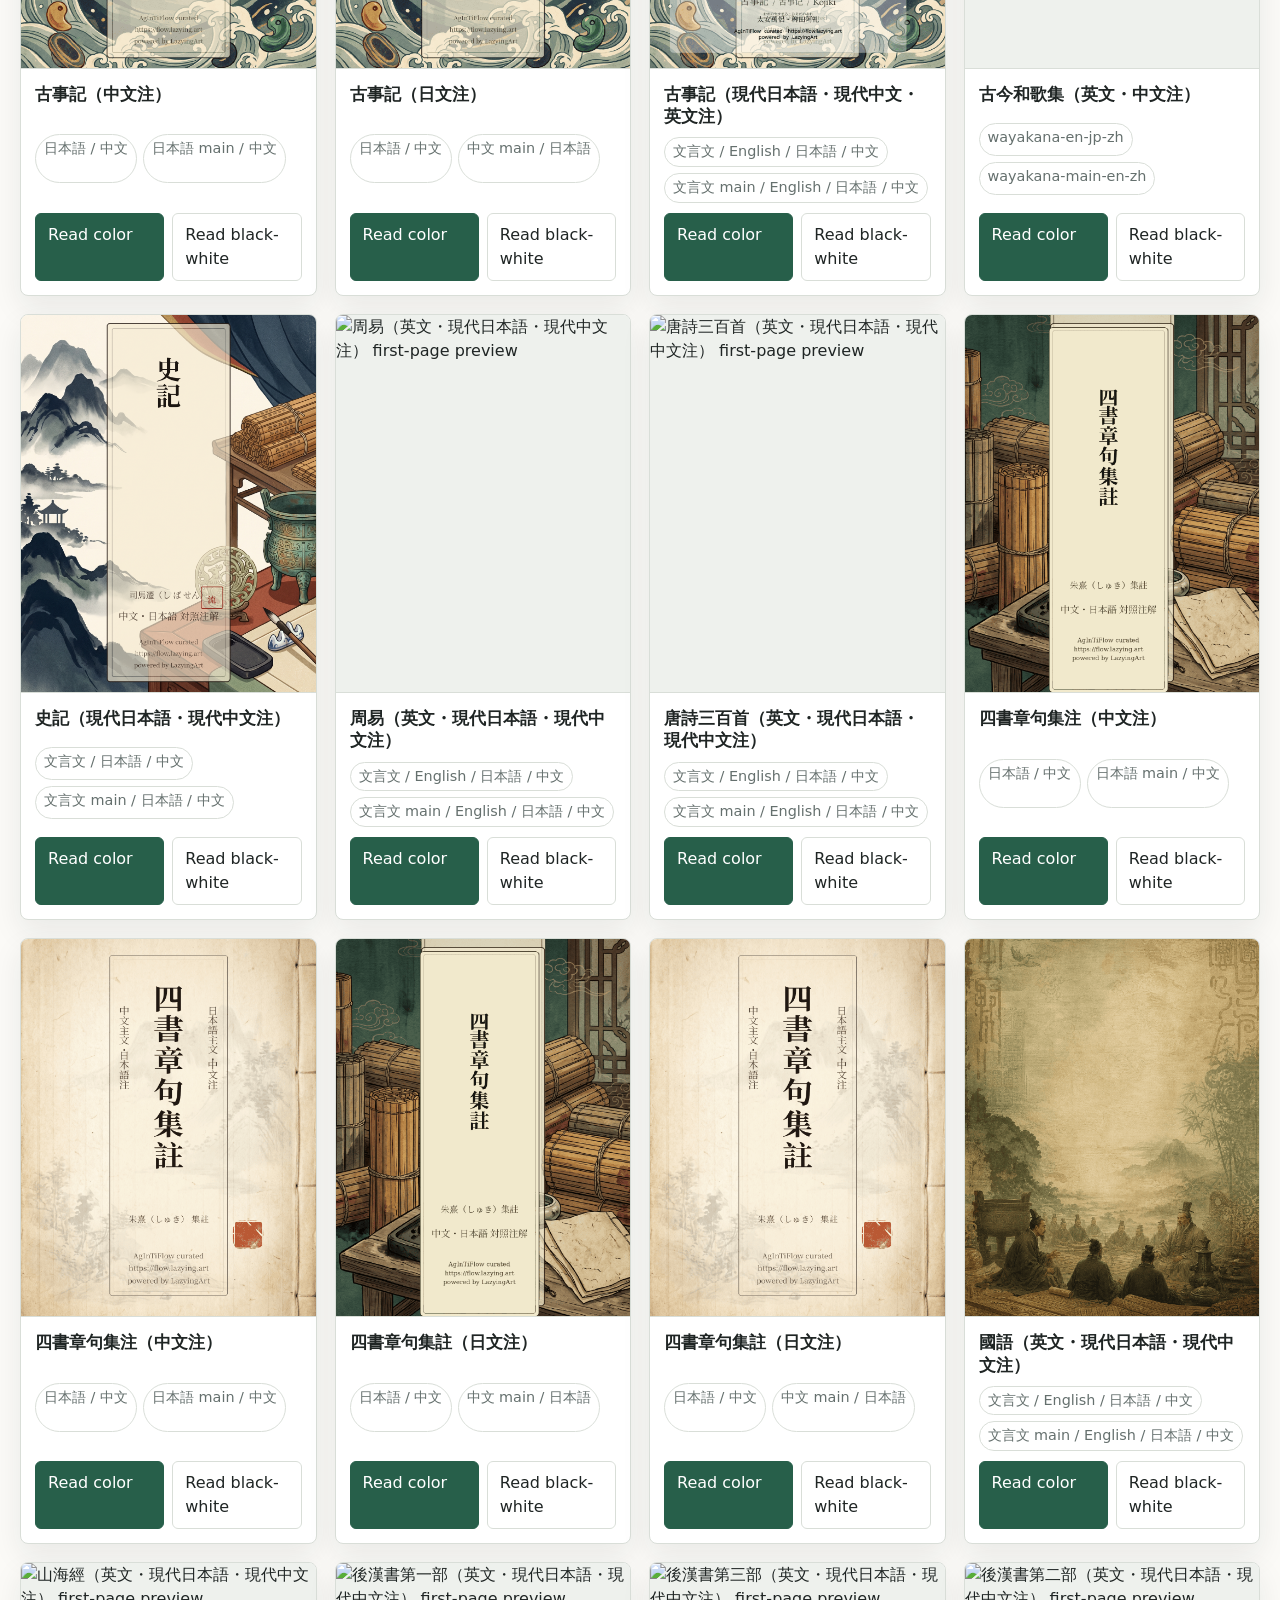
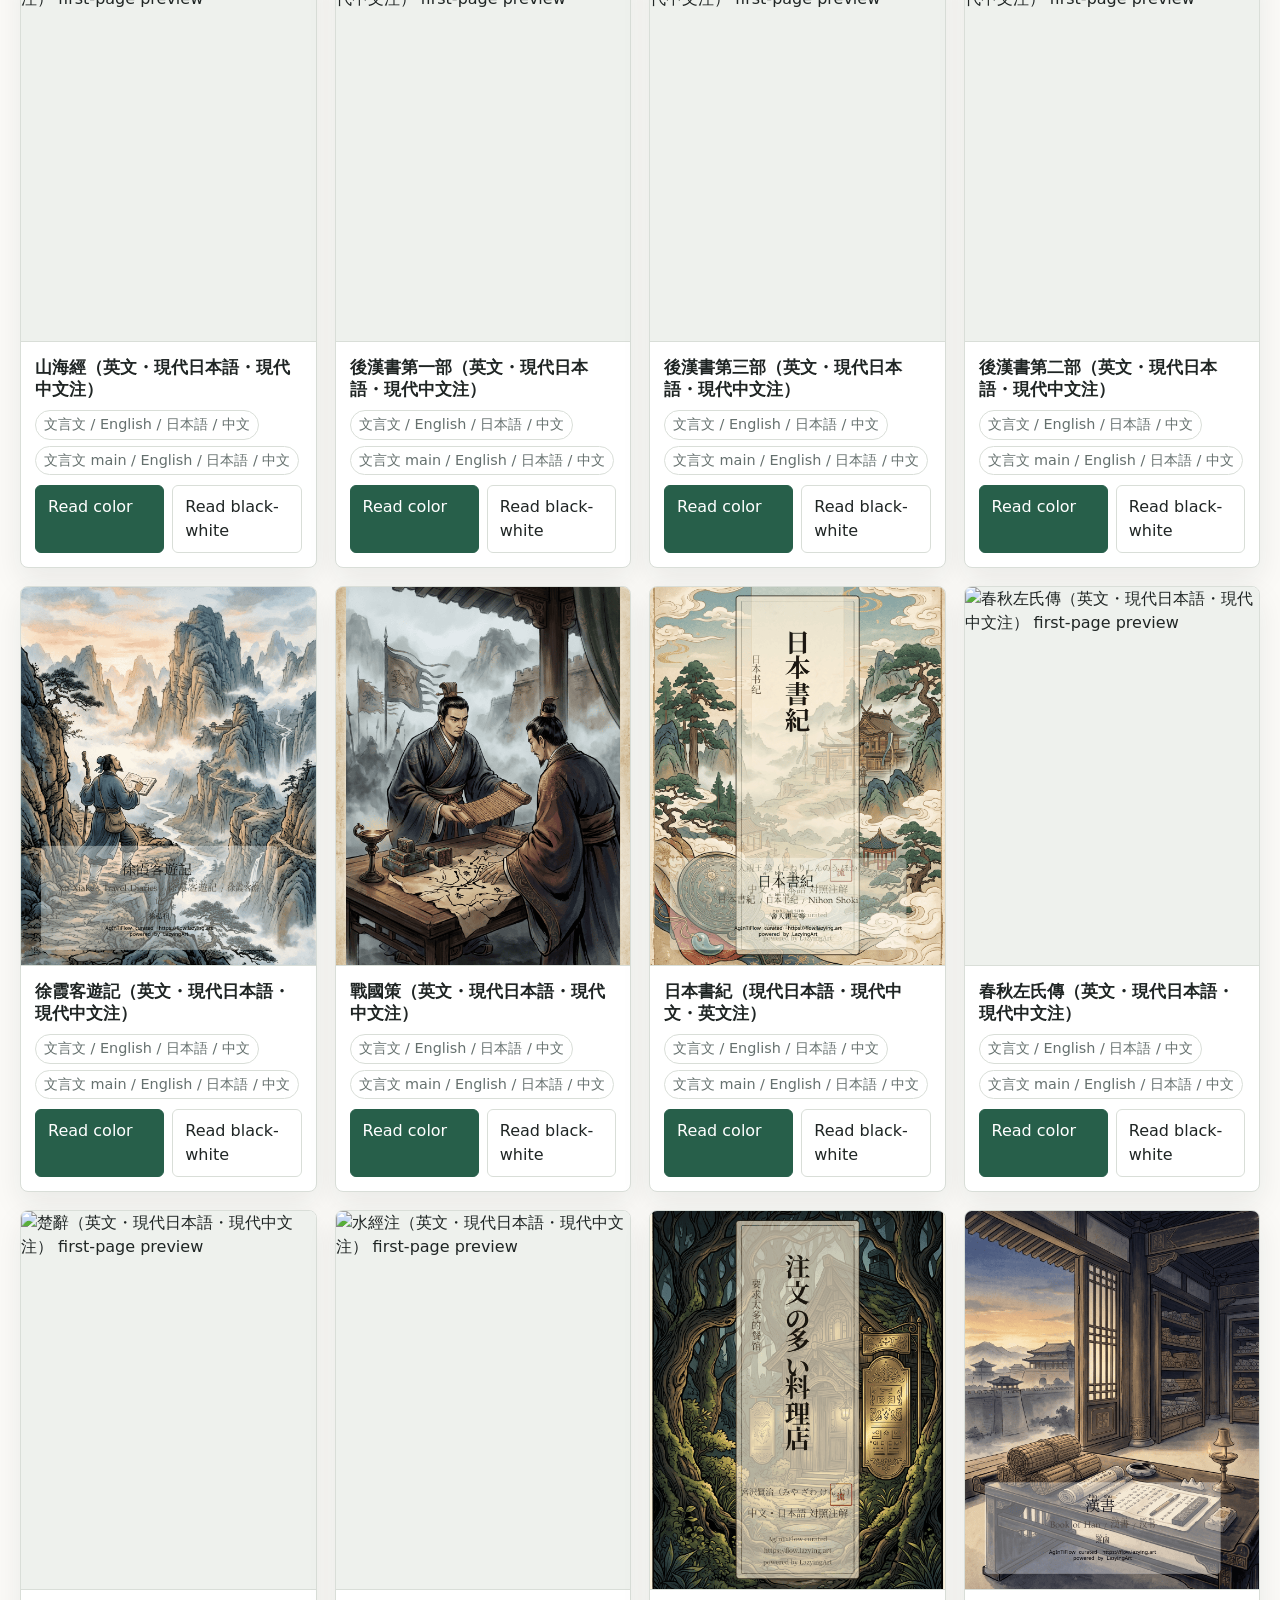
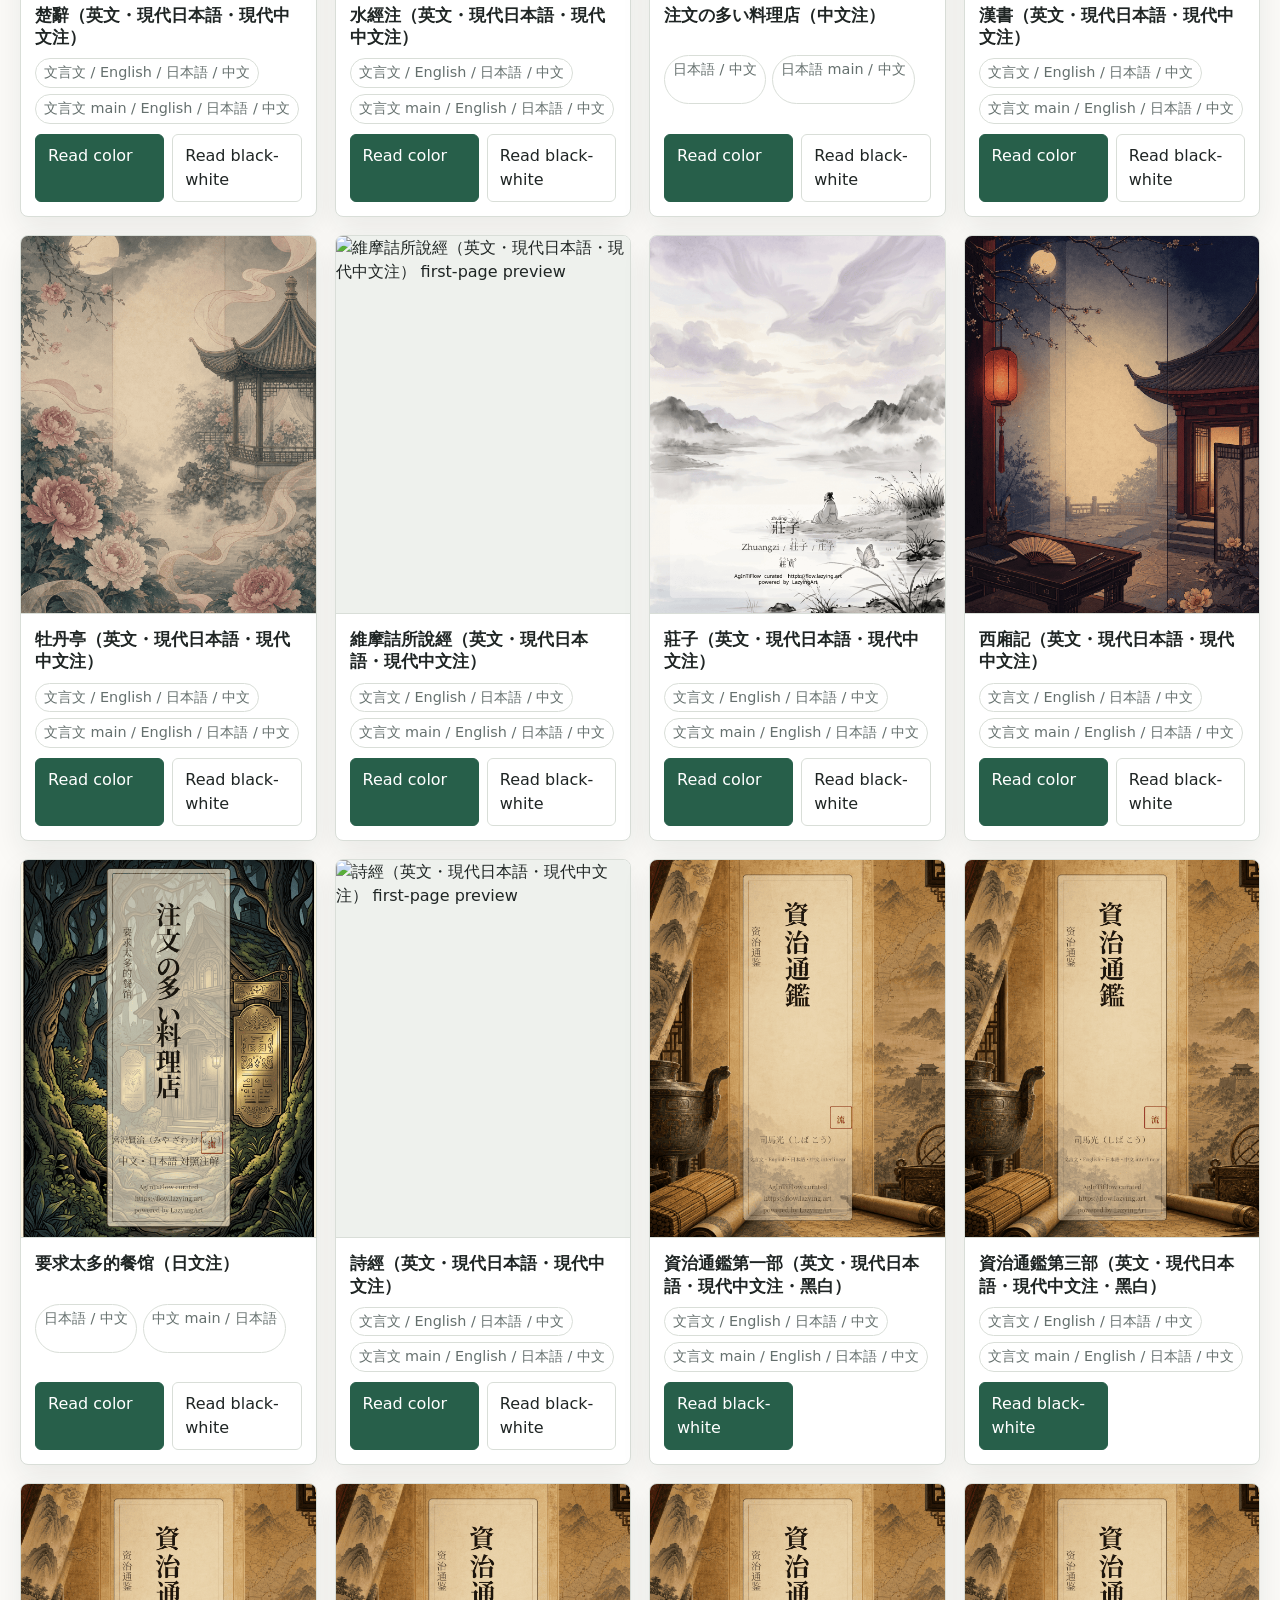
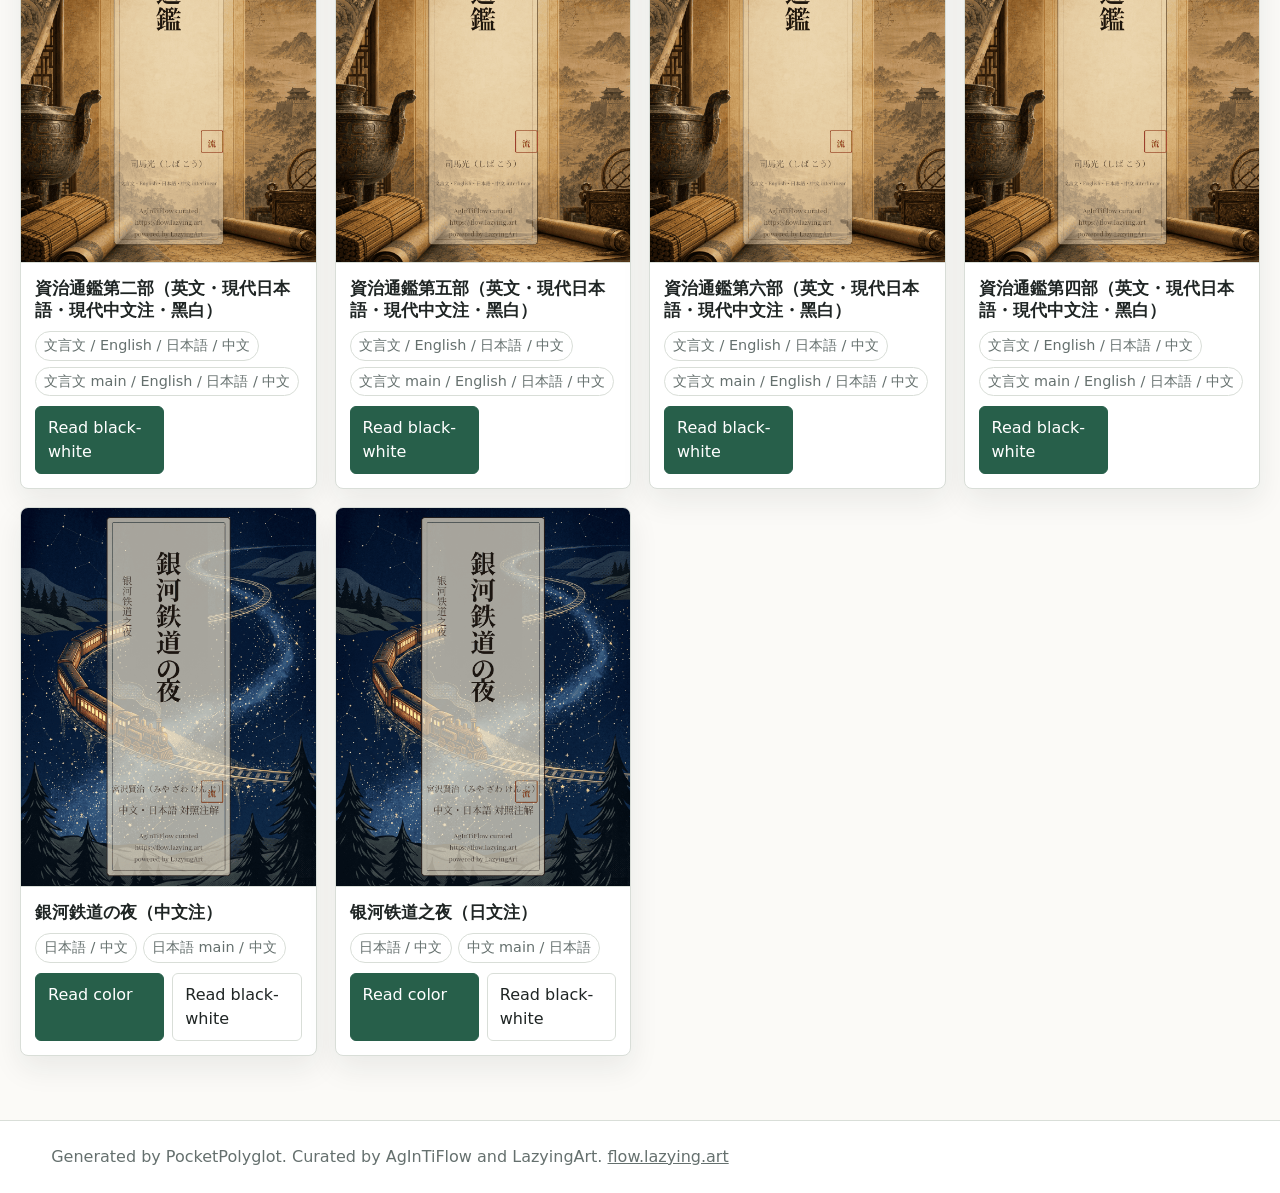
==== commit 7343c2fe: "Clarify per-title format availability" ====
--- a/website/index.html
+++ b/website/index.html
@@ -5,7 +5,7 @@
     <meta name="viewport" content="width=device-width, initial-scale=1">
     <meta name="description" content="LinguaLeaf hosts PocketPolyglot multilingual pocket-book PDFs with previews, color editions, and black-white editions.">
     <title>LinguaLeaf | Multilingual Pocket Books</title>
-    <link rel="stylesheet" href="styles.css">
+    <link rel="stylesheet" href="styles.css?v=2353f11">
   </head>
   <body>
     <header class="site-header">
@@ -25,8 +25,9 @@
           <p class="eyebrow">PocketPolyglot artifact shelf</p>
           <h1>LinguaLeaf</h1>
           <p class="hero-copy">
-            Browse pocket-size interlinear books with ruby, pinyin, grammar color,
-            and paired language notes. Every card links to color and black-white PDFs.
+            Browse pocket-size interlinear books with ruby, pinyin, optional grammar
+            color, and paired language notes. Each card lists the formats currently
+            available for that title.
           </p>
         </div>
         <div class="stats" aria-label="Catalog statistics">
@@ -58,6 +59,6 @@
       </p>
     </footer>
 
-    <script src="app.js"></script>
+    <script src="app.js?v=2353f11"></script>
   </body>
 </html>
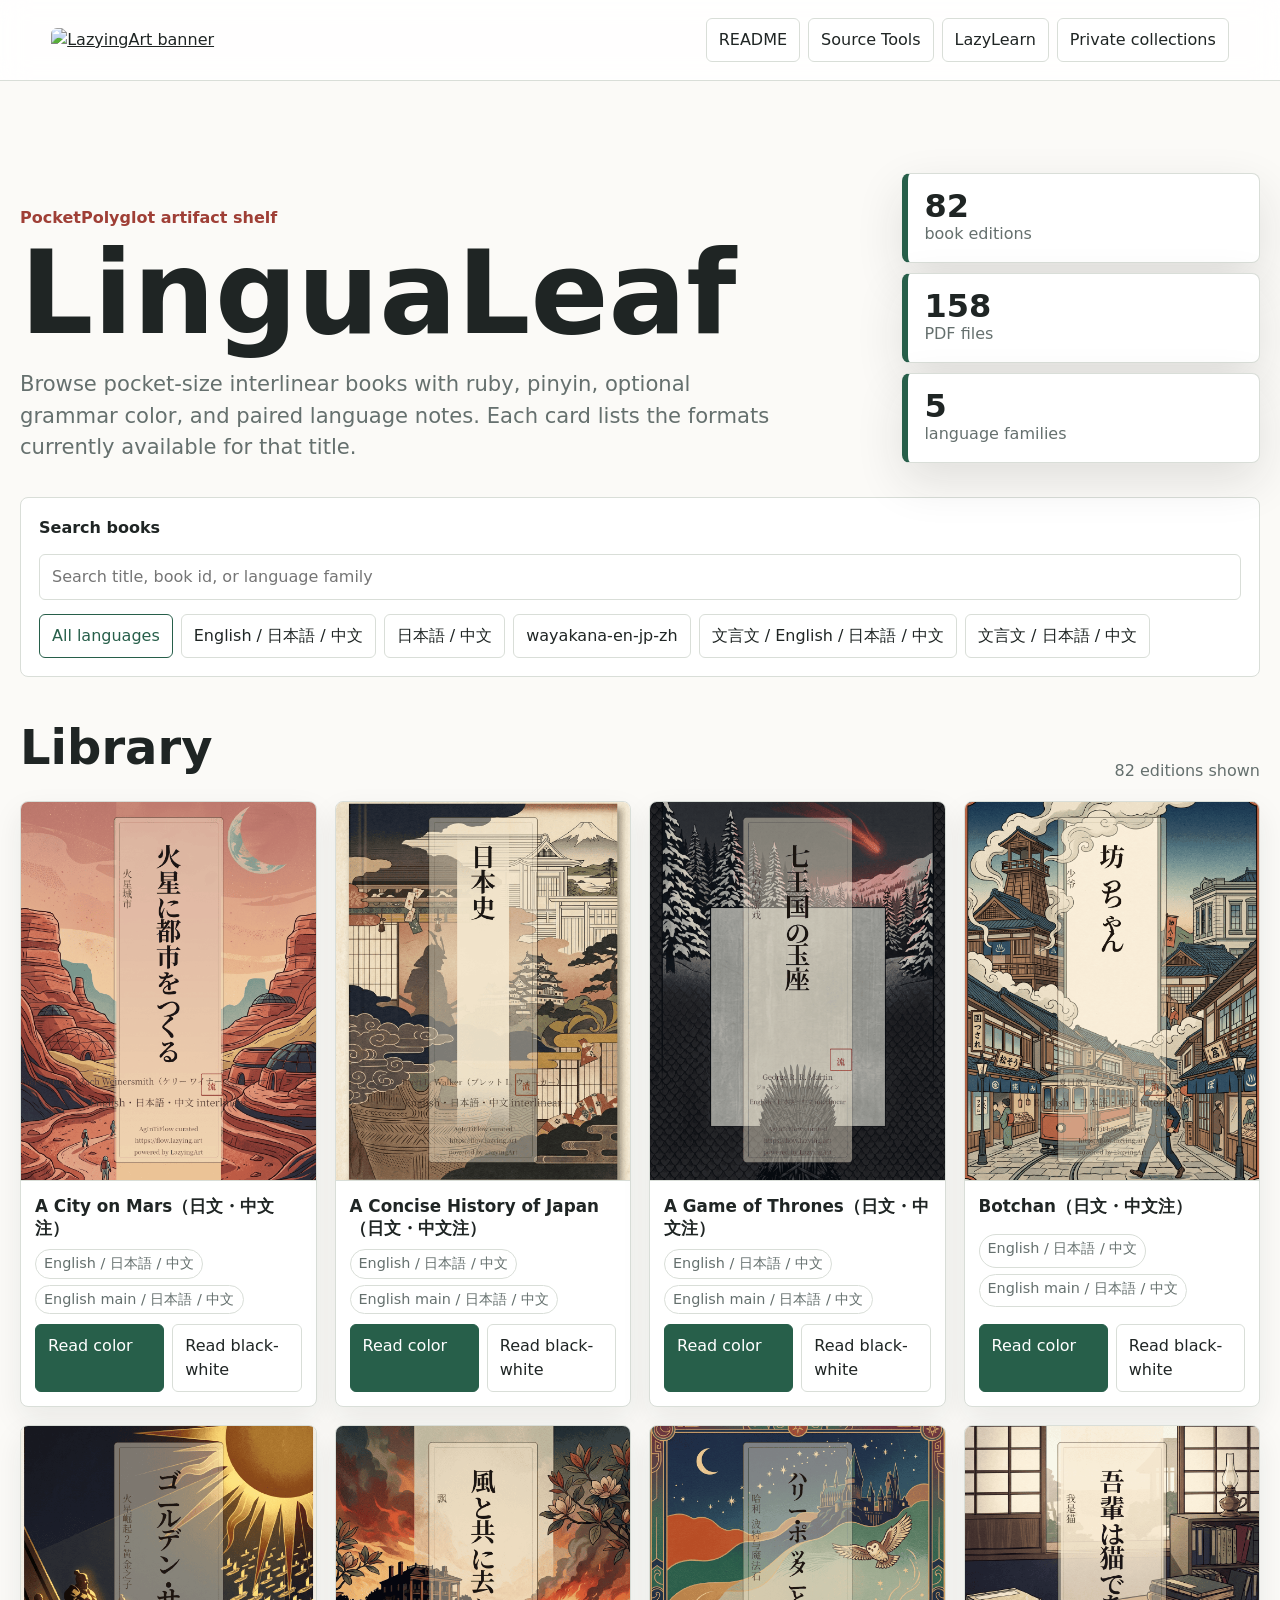
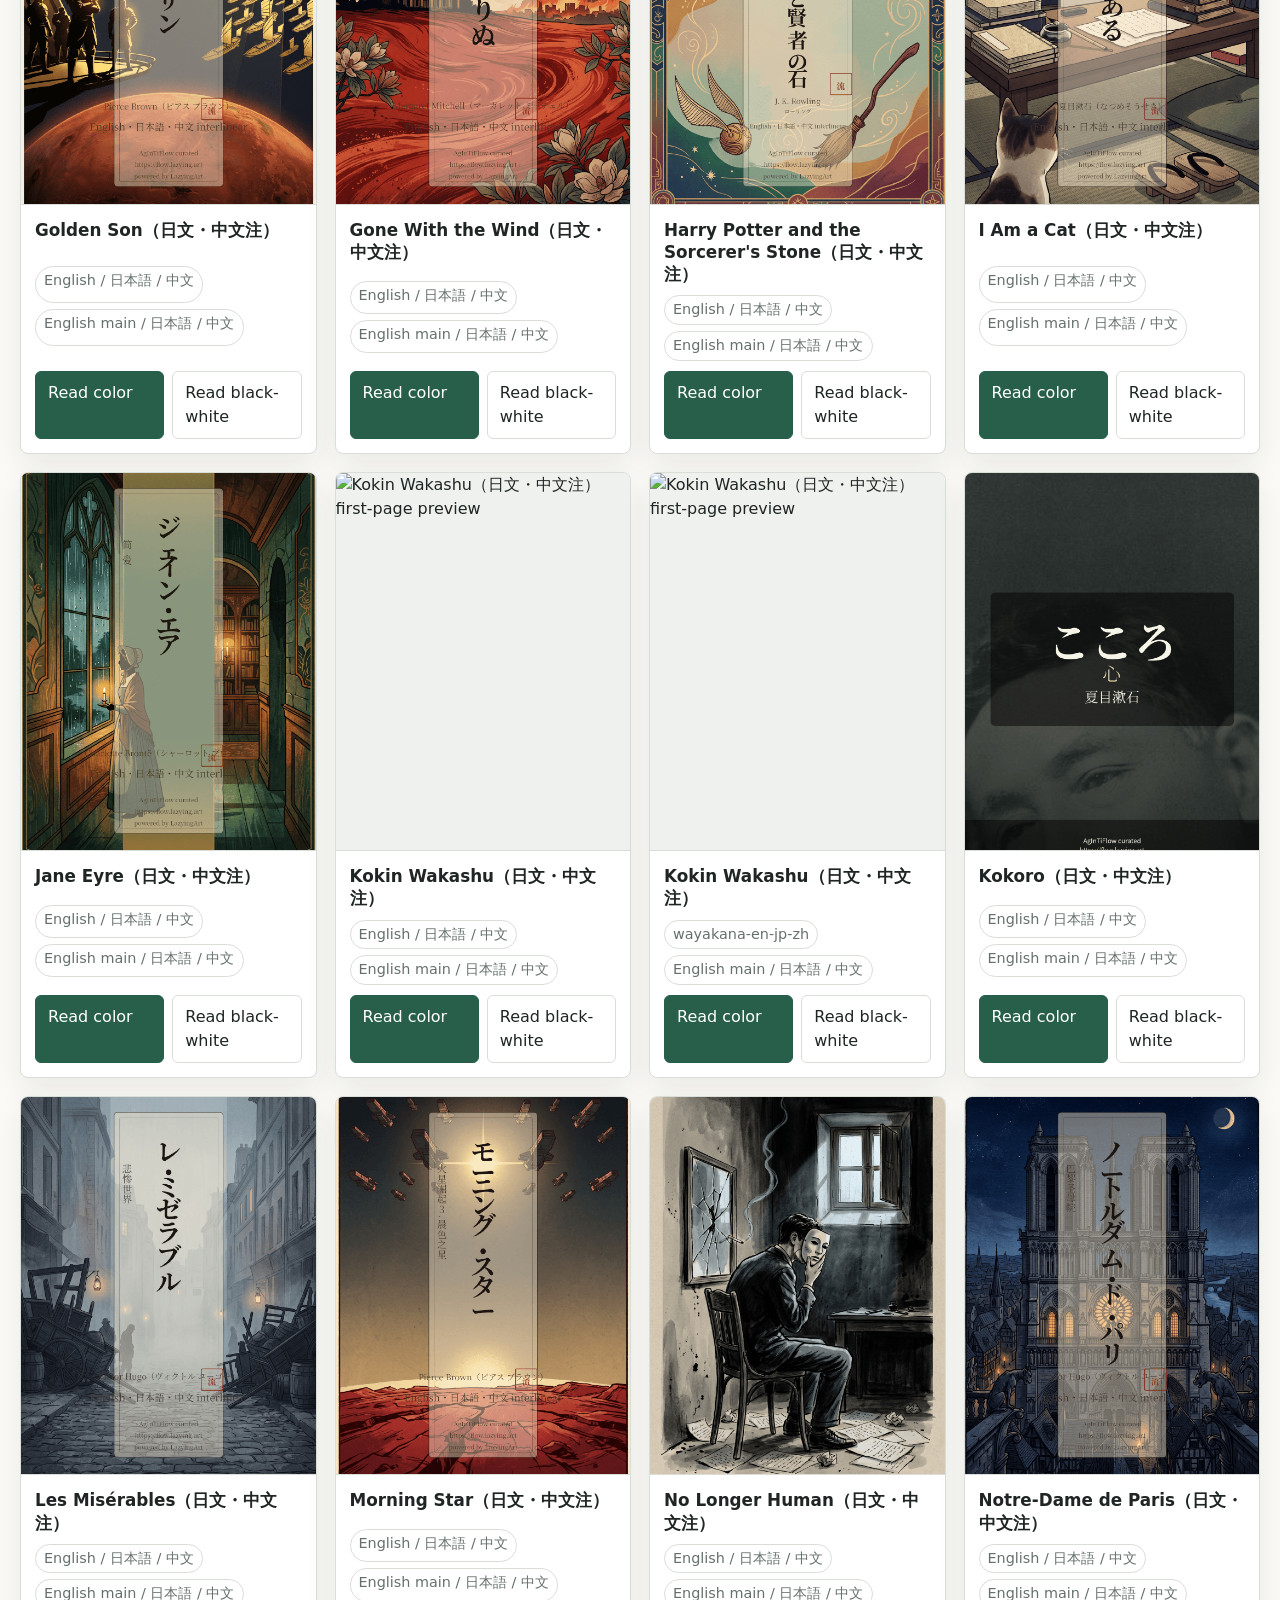
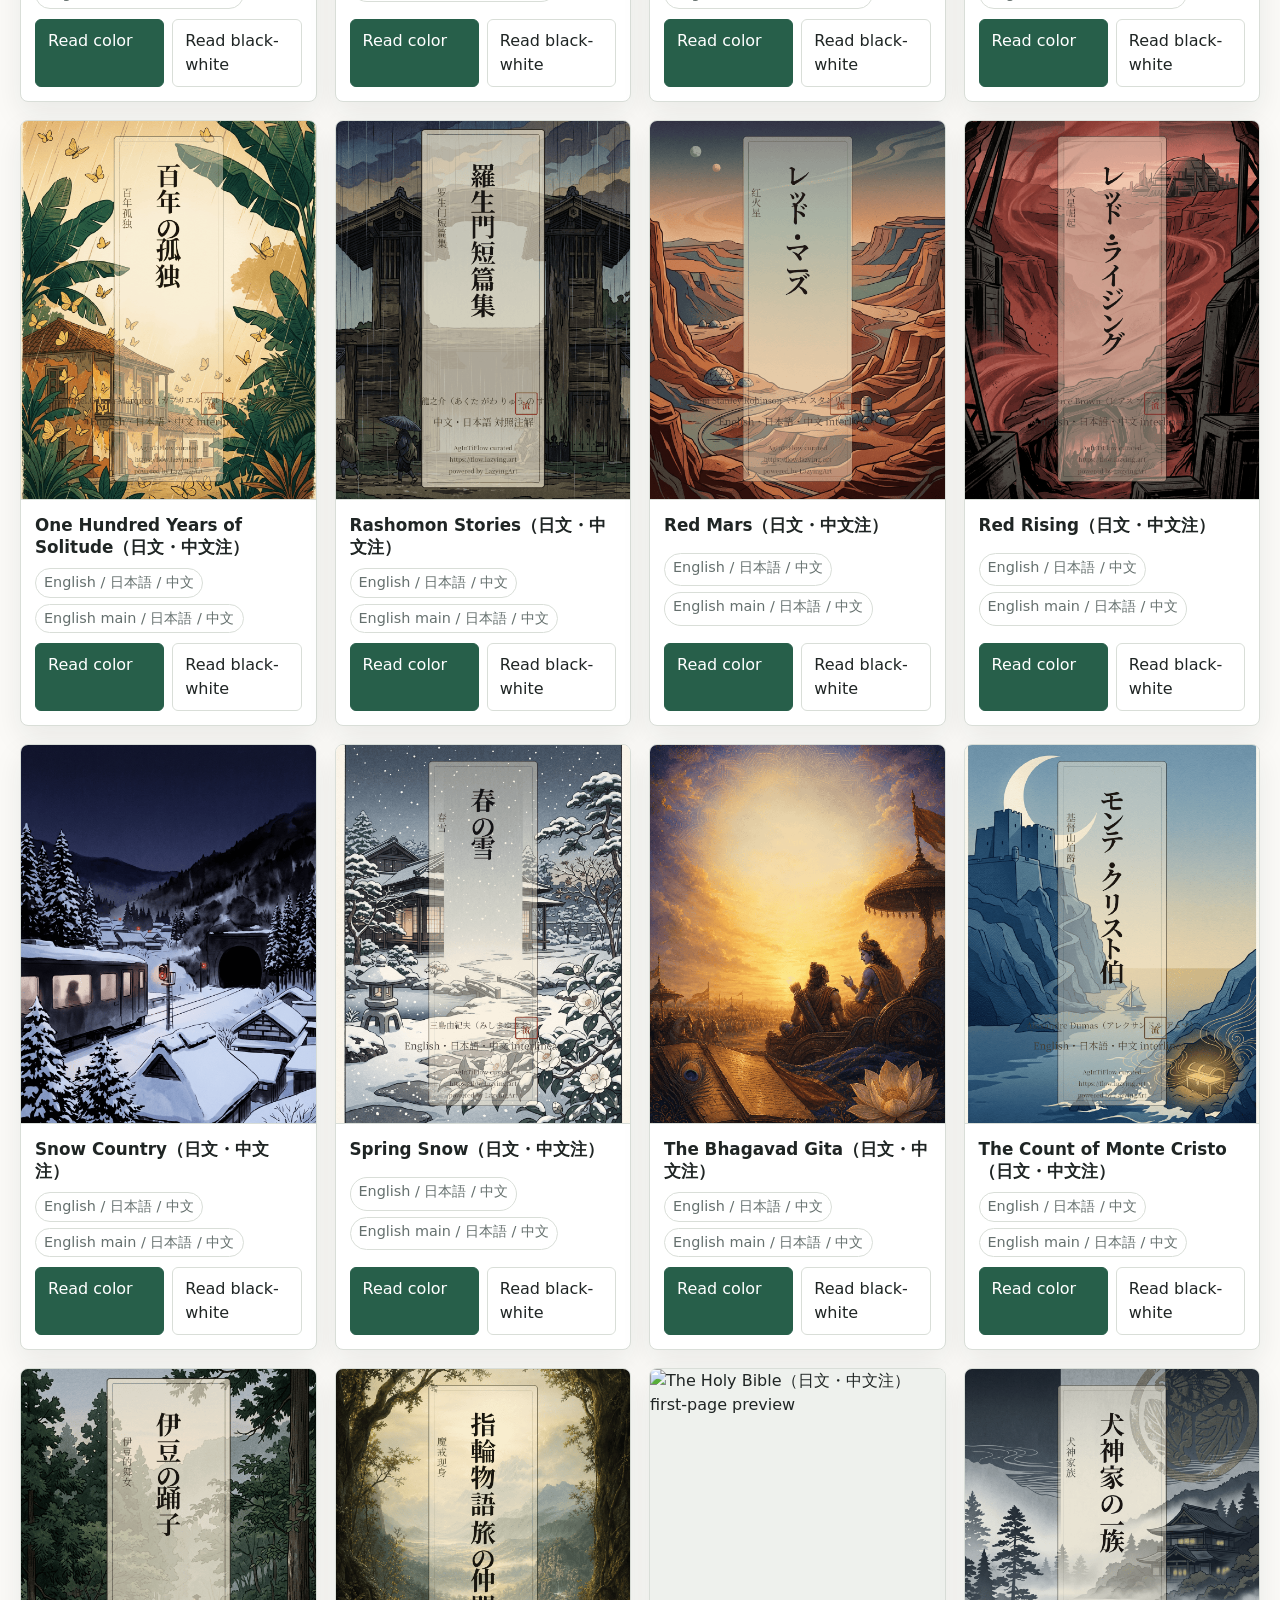
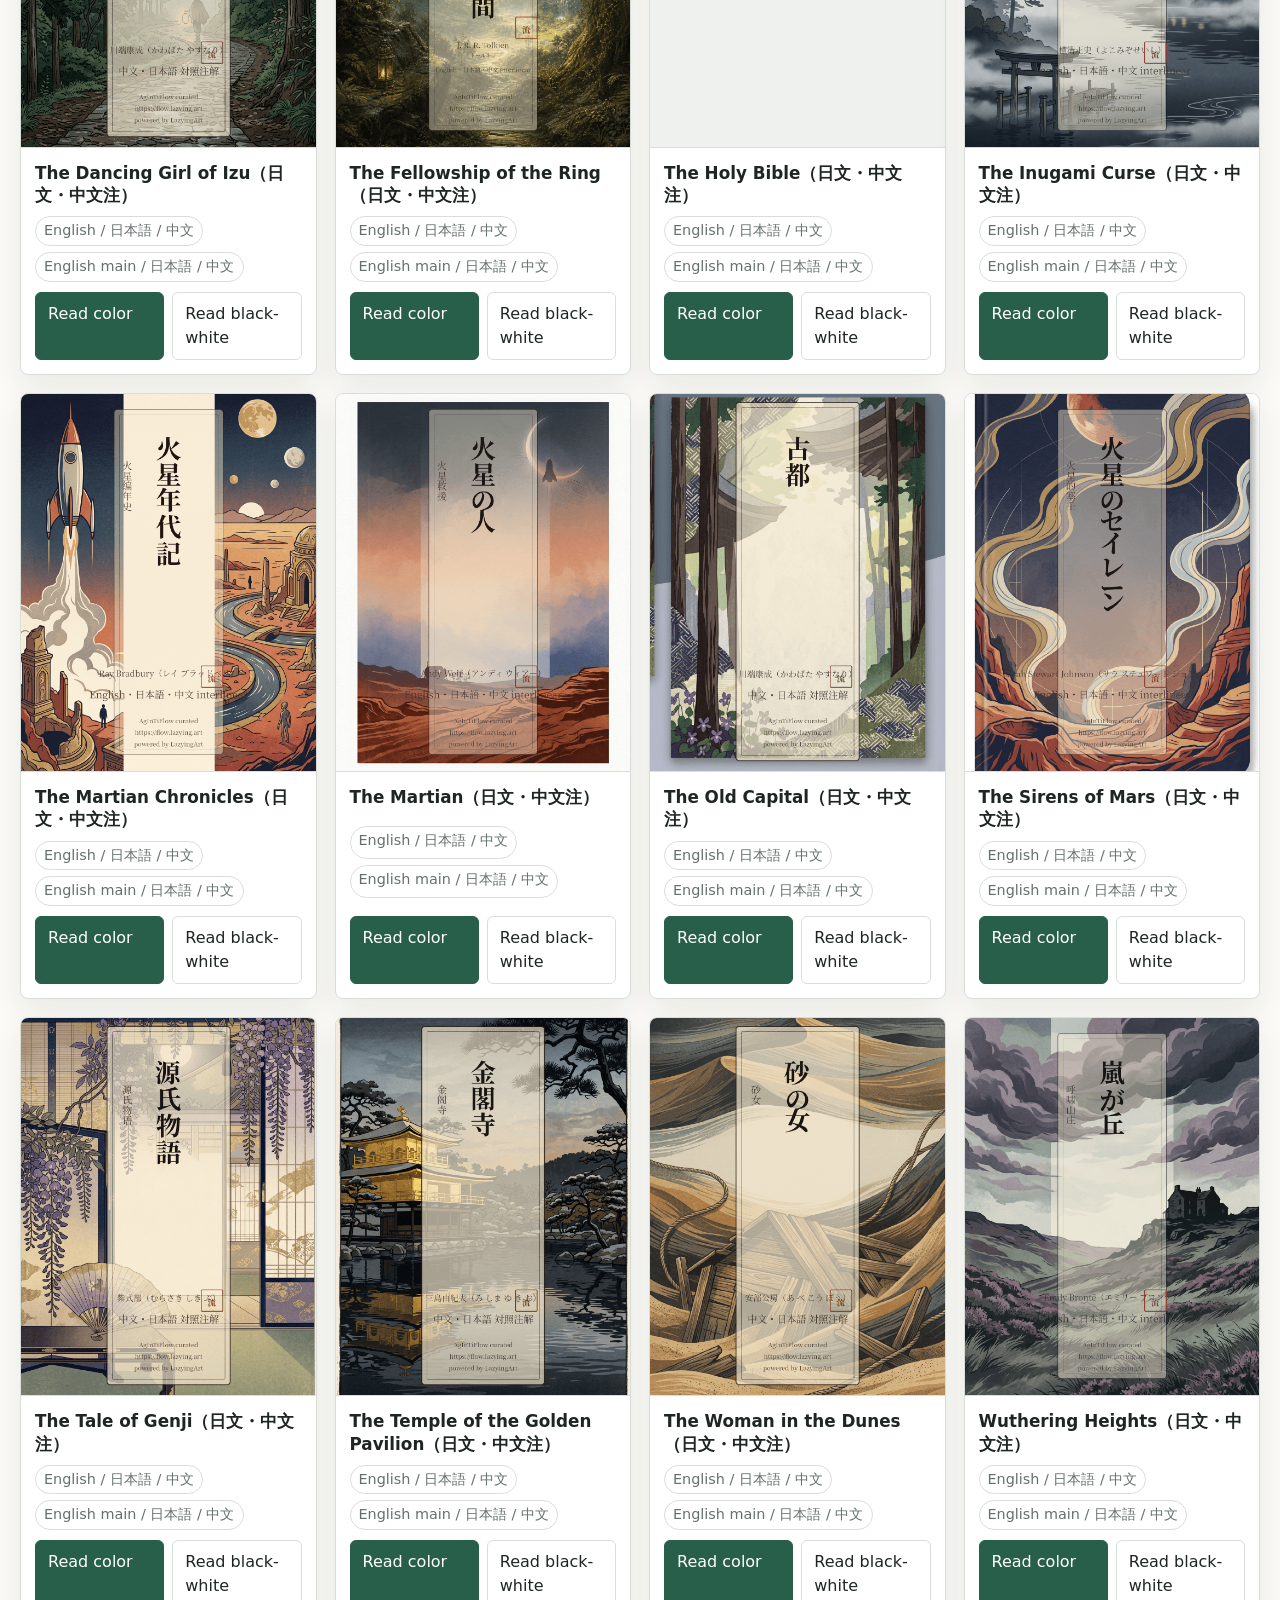
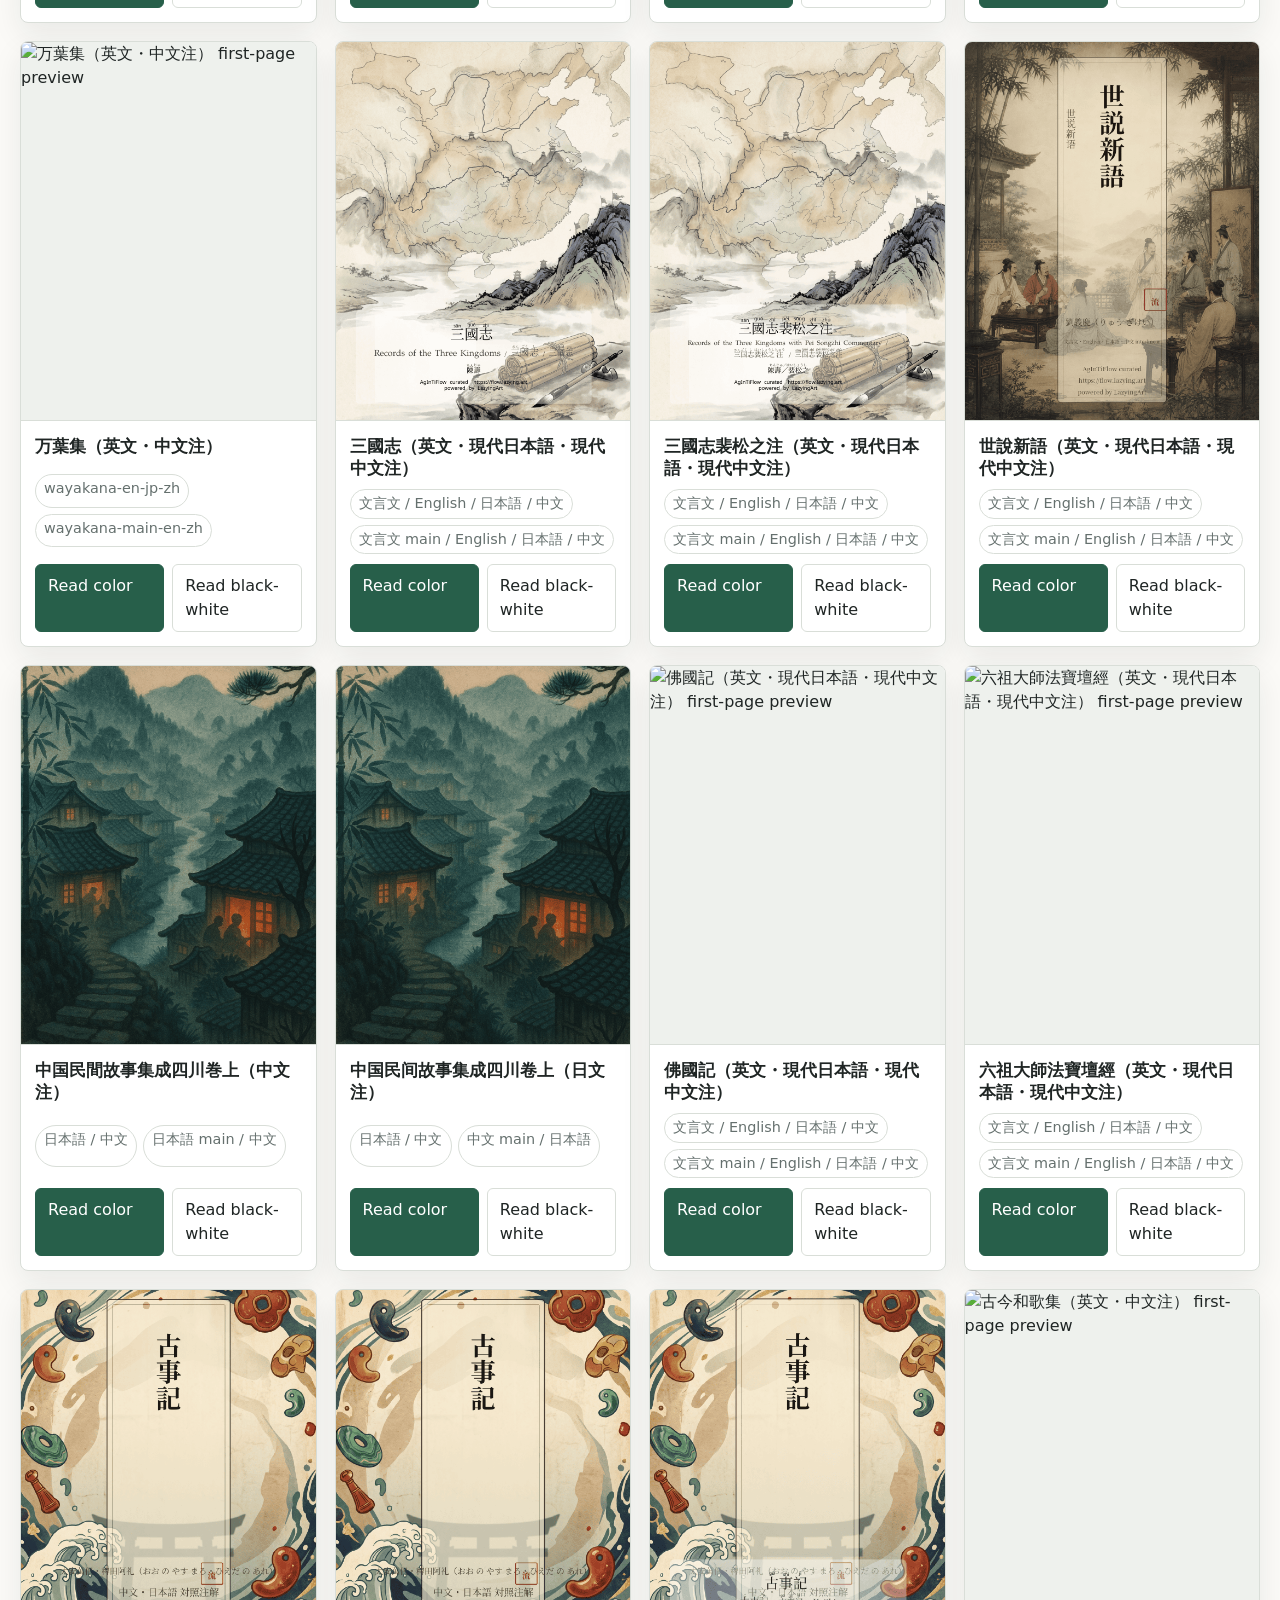
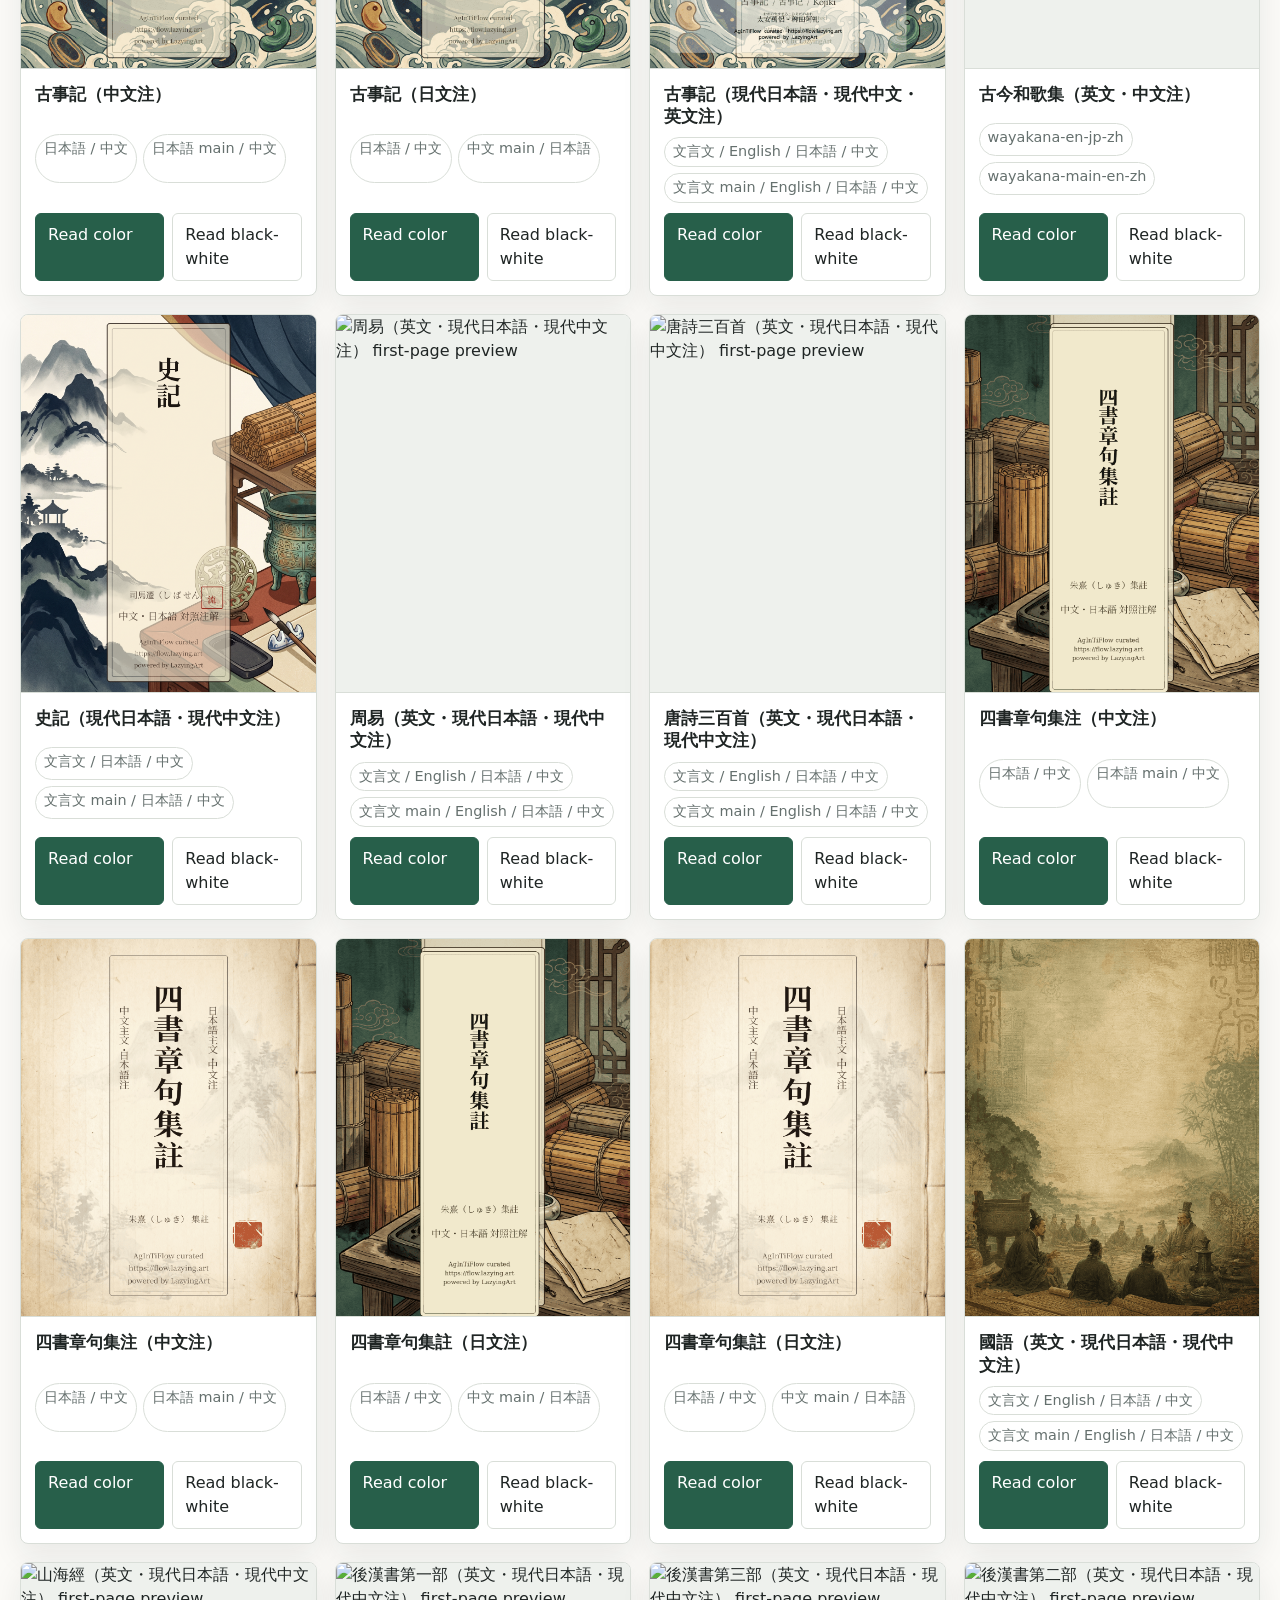
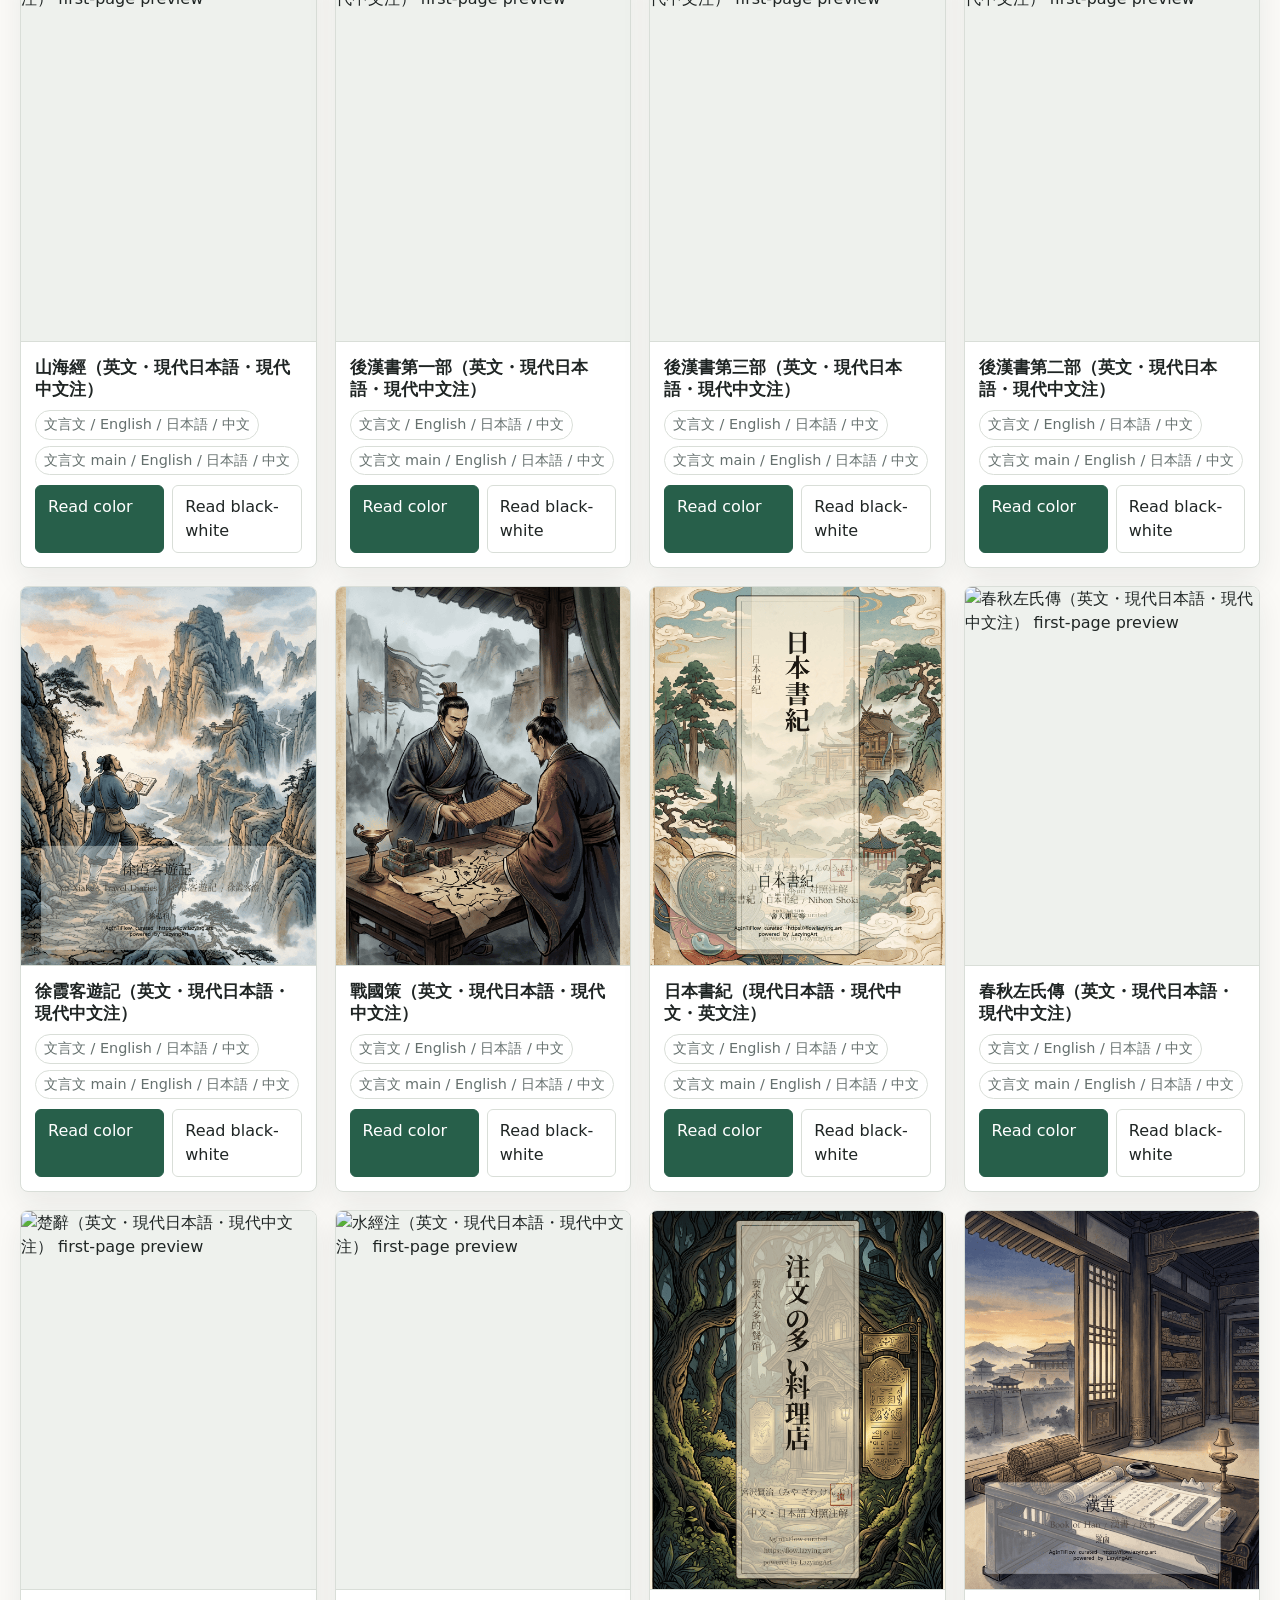
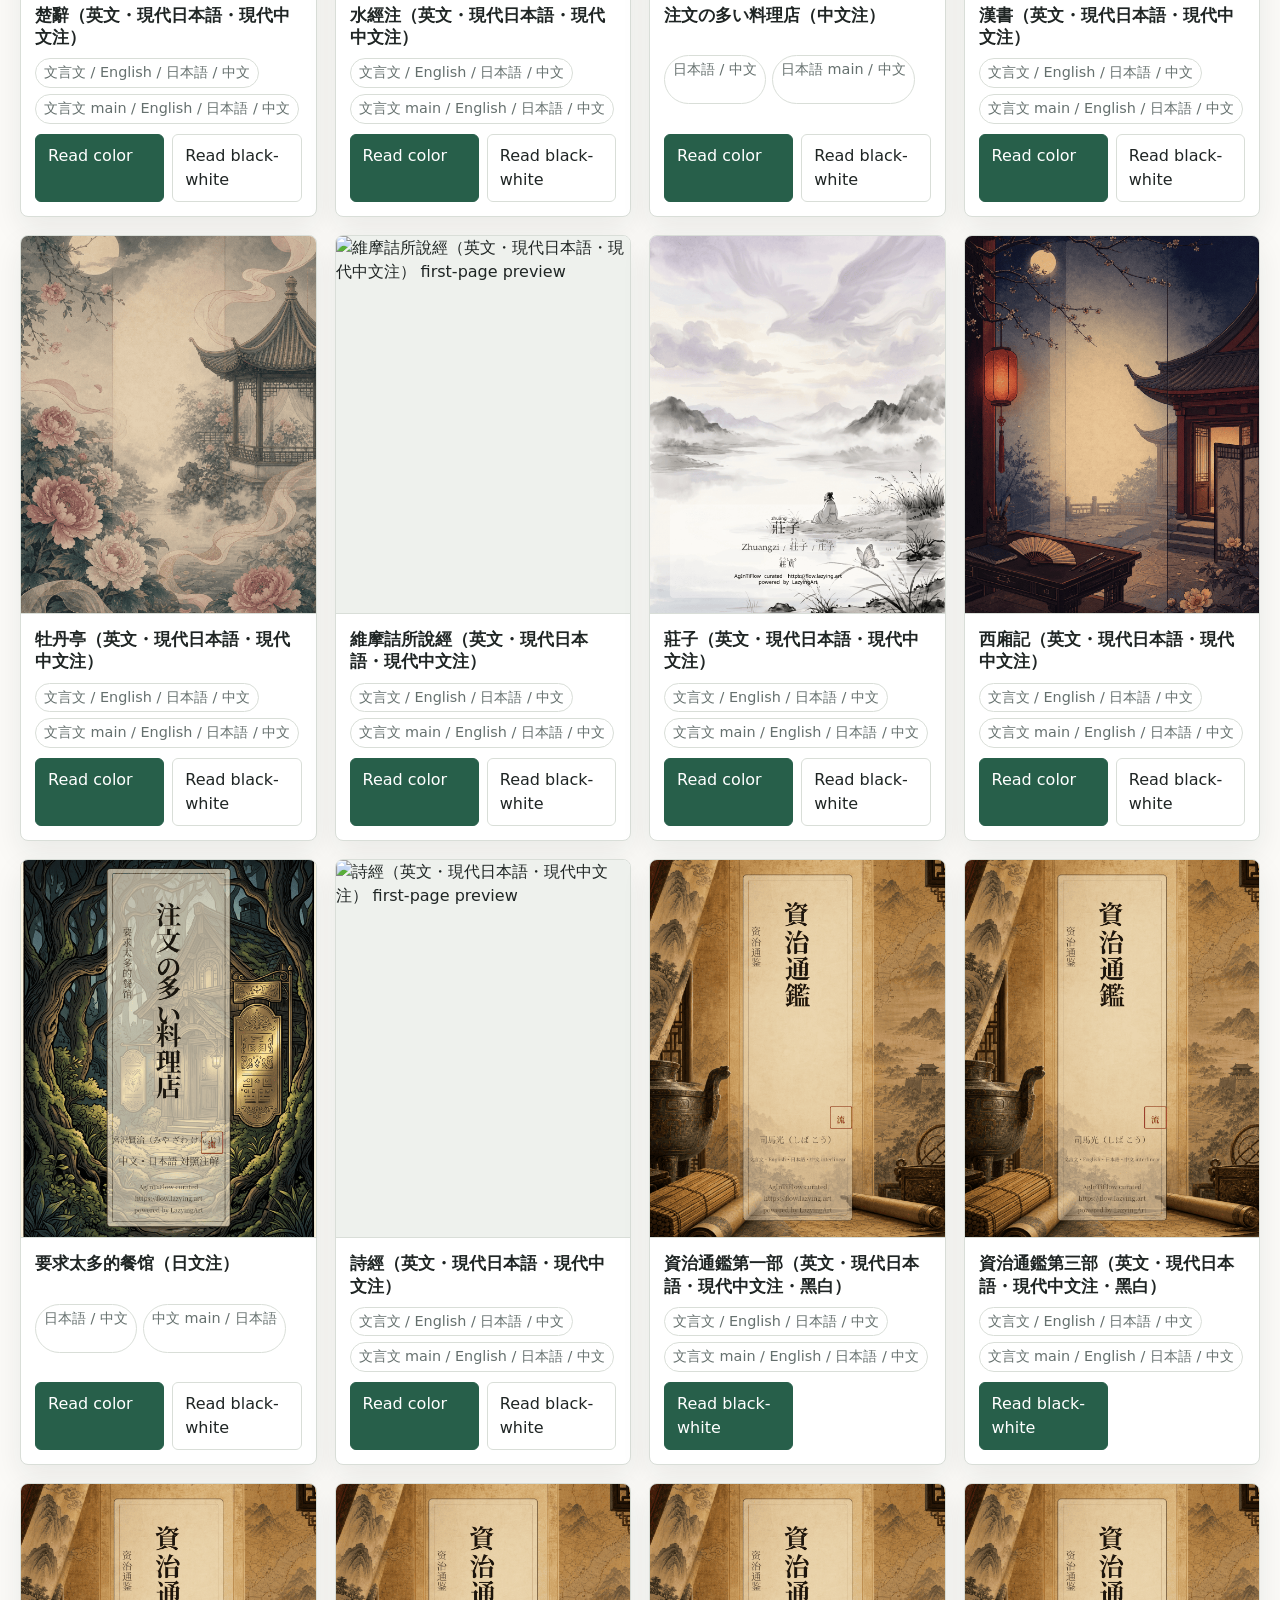
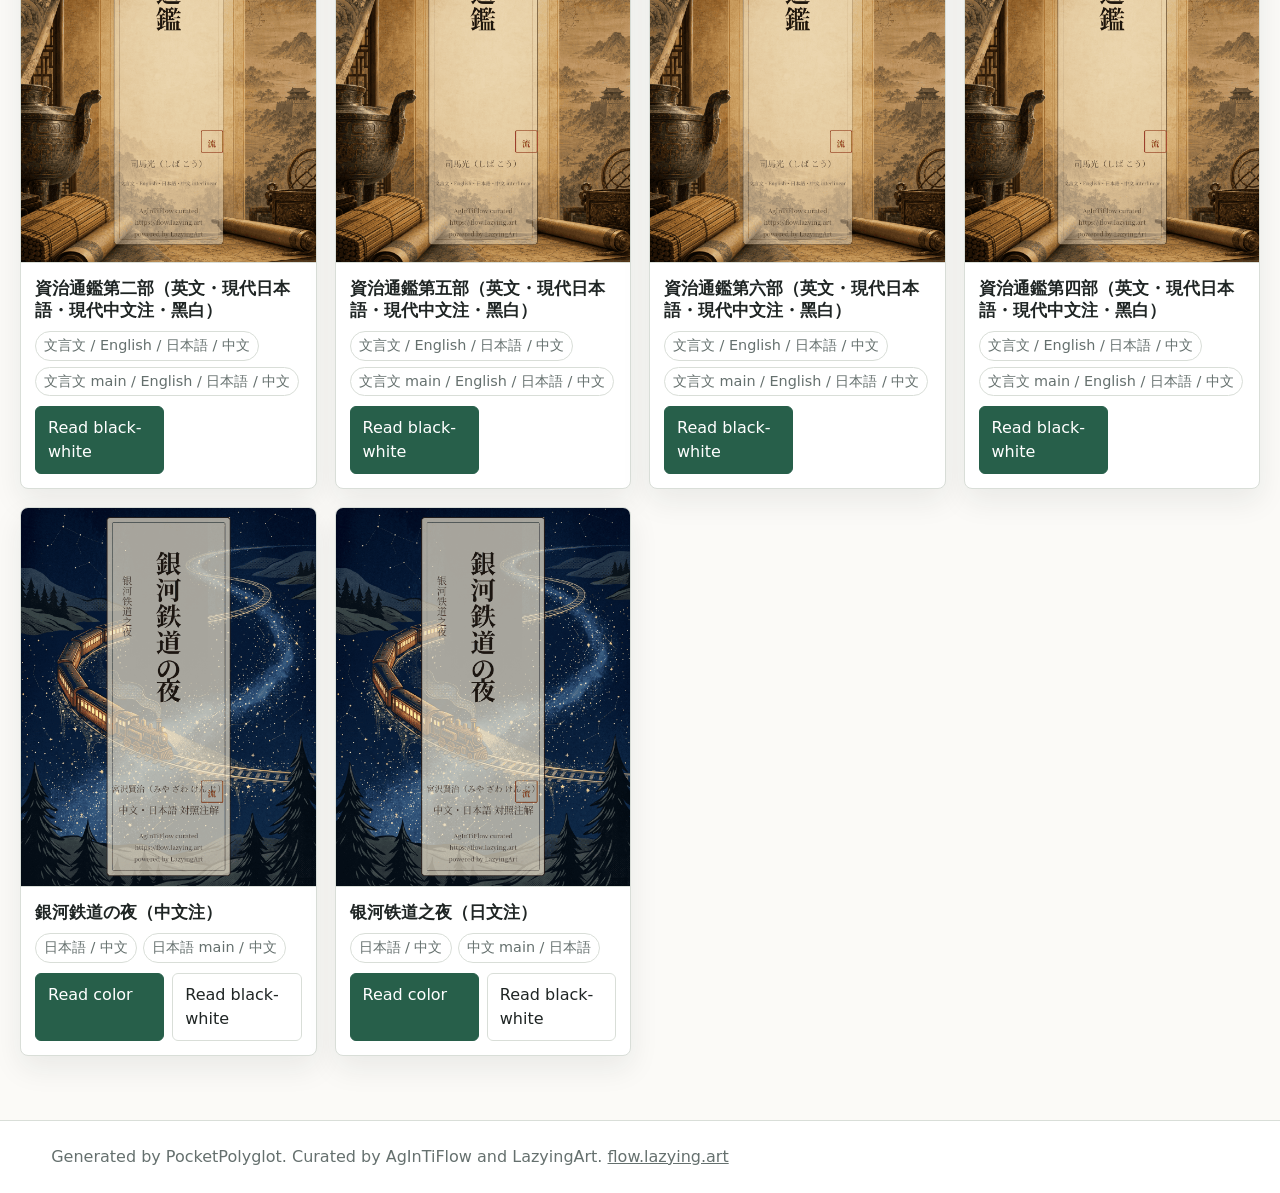
==== commit eba9e986: "Add evidence-first collection service path" ====
--- a/website/index.html
+++ b/website/index.html
@@ -16,6 +16,7 @@
         <a href="../README.md">README</a>
         <a href="https://github.com/lachlanchen/PocketPolyglot">Source Tools</a>
         <a href="https://learn.lazying.art">LazyLearn</a>
+        <a href="https://lazying.art/lkt/sample-report/?utm_source=lingualleaf&amp;utm_medium=owned_shelf&amp;utm_campaign=local_knowledge_terminal_pilot&amp;utm_content=top_nav">Private collections</a>
       </nav>
     </header>
 
